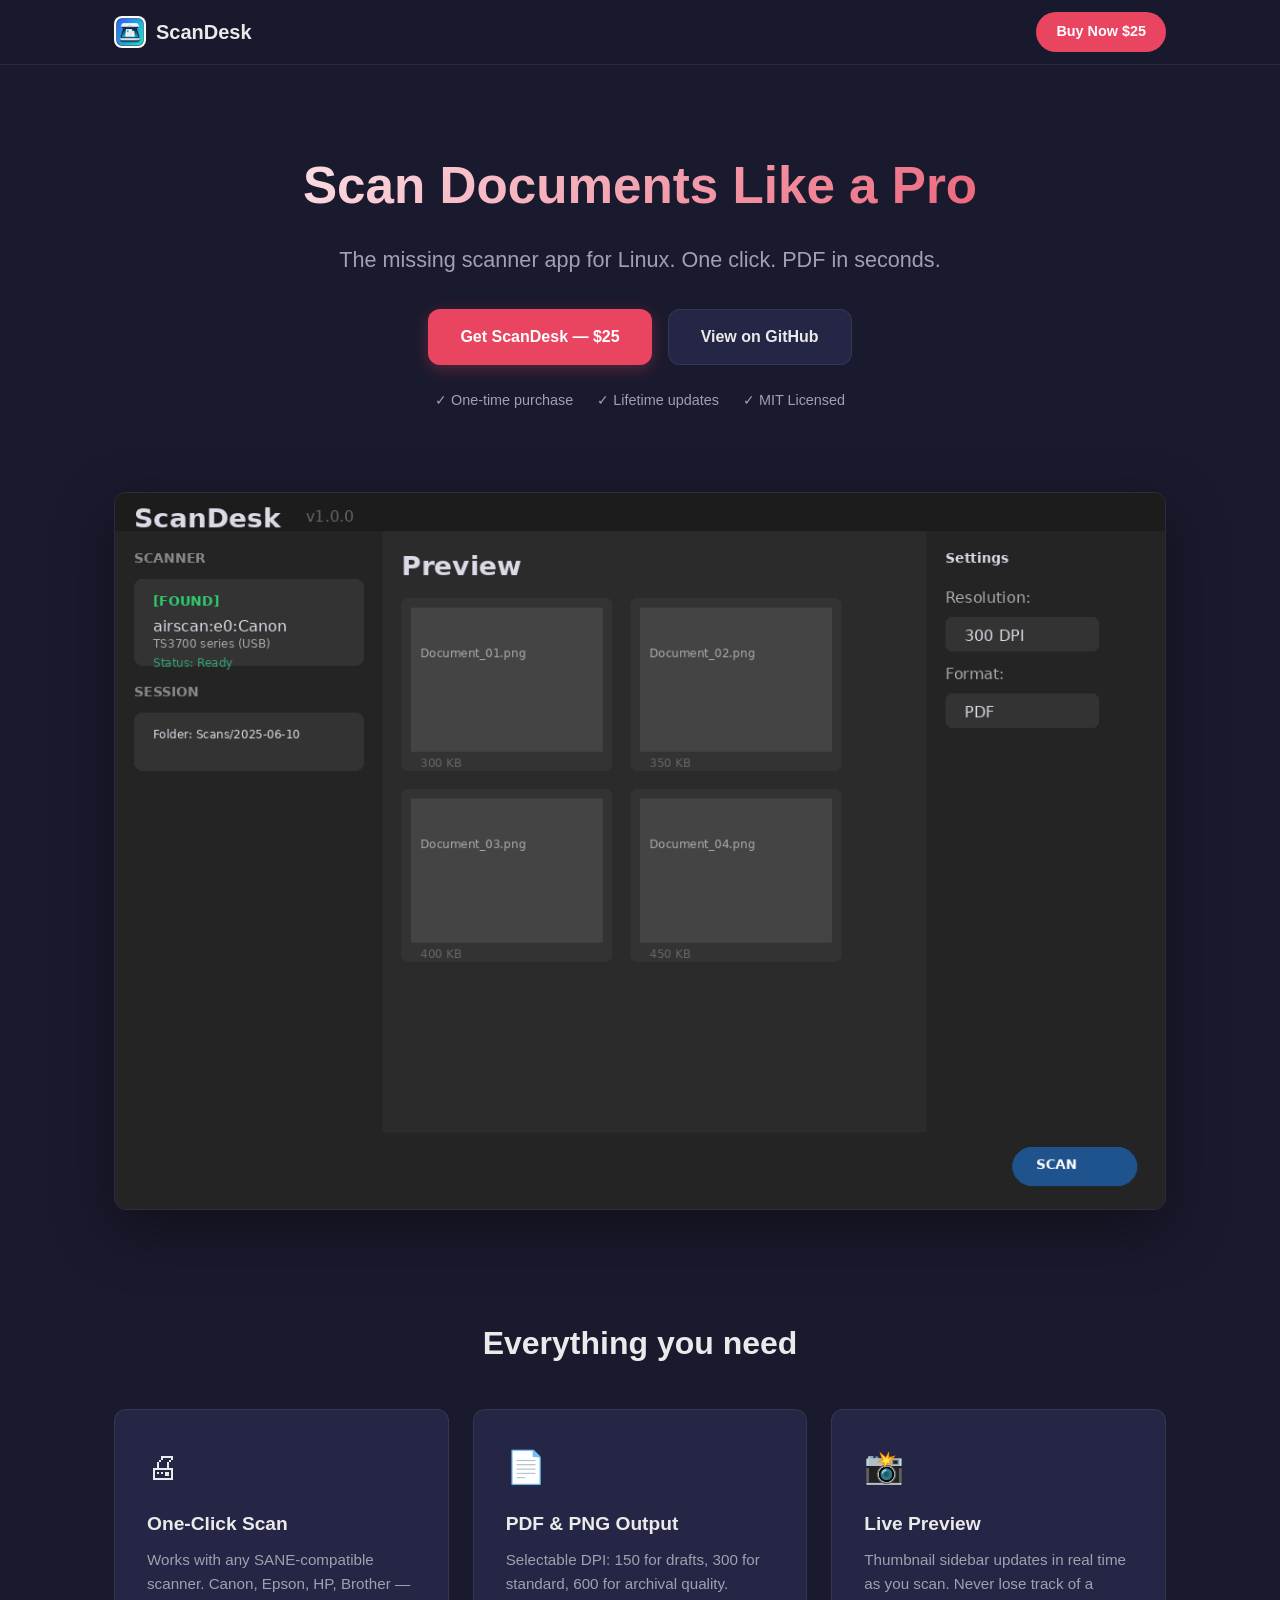
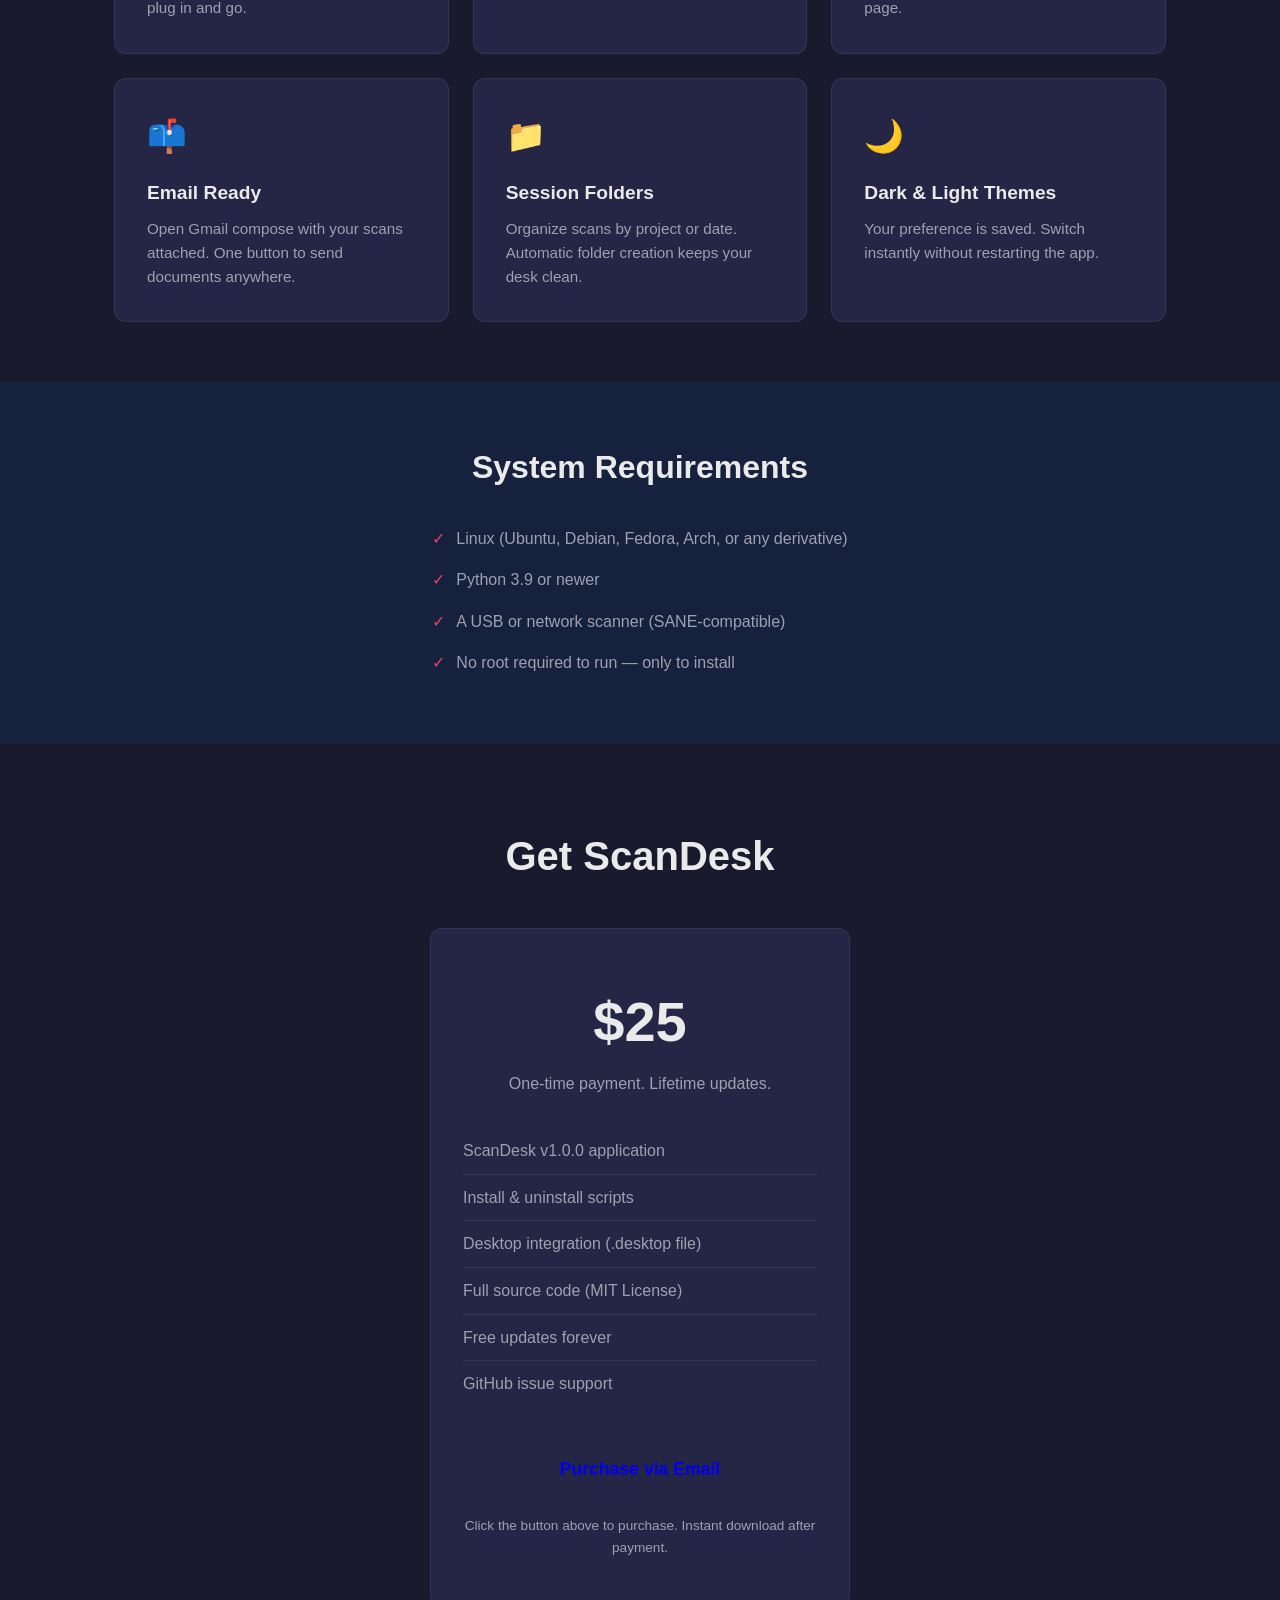
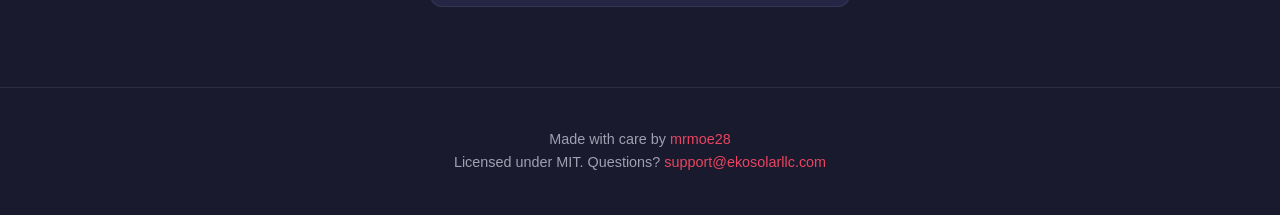
==== docs/index.html @ 1cae41c9 "Add landing page, marketing screenshots, and docs" ====
<!DOCTYPE html>
<html lang="en">
<head>
    <meta charset="UTF-8">
    <meta name="viewport" content="width=device-width, initial-scale=1.0">
    <title>ScanDesk — Linux Document Scanner</title>
    <link rel="stylesheet" href="style.css">
    <link rel="icon" type="image/png" href="../assets/scandesk.png">
</head>
<body>
    <nav class="navbar">
        <div class="container nav-inner">
            <div class="logo">
                <img src="../assets/scandesk.png" alt="ScanDesk" width="32" height="32">
                <span>ScanDesk</span>
            </div>
            <a href="#buy" class="nav-cta">Buy Now $25</a>
        </div>
    </nav>

    <header class="hero">
        <div class="container">
            <h1>Scan Documents Like a Pro</h1>
            <p class="subtitle">The missing scanner app for Linux. One click. PDF in seconds.</p>
            <div class="hero-buttons">
                <a href="#buy" class="btn btn-primary">Get ScanDesk — $25</a>
                <a href="https://github.com/mrmoe28/scandesk" class="btn btn-secondary" target="_blank">View on GitHub</a>
            </div>
            <div class="hero-meta">
                <span>&#10003; One-time purchase</span>
                <span>&#10003; Lifetime updates</span>
                <span>&#10003; MIT Licensed</span>
            </div>
        </div>
    </header>

    <section class="screenshots">
        <div class="container">
            <img src="../marketing/screenshot_main.png" alt="ScanDesk Main Interface" class="hero-shot">
        </div>
    </section>

    <section class="features">
        <div class="container">
            <h2>Everything you need</h2>
            <div class="feature-grid">
                <div class="feature-card">
                    <div class="feature-icon">&#128424;</div>
                    <h3>One-Click Scan</h3>
                    <p>Works with any SANE-compatible scanner. Canon, Epson, HP, Brother — plug in and go.</p>
                </div>
                <div class="feature-card">
                    <div class="feature-icon">&#128196;</div>
                    <h3>PDF & PNG Output</h3>
                    <p>Selectable DPI: 150 for drafts, 300 for standard, 600 for archival quality.</p>
                </div>
                <div class="feature-card">
                    <div class="feature-icon">&#128248;</div>
                    <h3>Live Preview</h3>
                    <p>Thumbnail sidebar updates in real time as you scan. Never lose track of a page.</p>
                </div>
                <div class="feature-card">
                    <div class="feature-icon">&#128235;</div>
                    <h3>Email Ready</h3>
                    <p>Open Gmail compose with your scans attached. One button to send documents anywhere.</p>
                </div>
                <div class="feature-card">
                    <div class="feature-icon">&#128193;</div>
                    <h3>Session Folders</h3>
                    <p>Organize scans by project or date. Automatic folder creation keeps your desk clean.</p>
                </div>
                <div class="feature-card">
                    <div class="feature-icon">&#127769;</div>
                    <h3>Dark & Light Themes</h3>
                    <p>Your preference is saved. Switch instantly without restarting the app.</p>
                </div>
            </div>
        </div>
    </section>

    <section class="requirements">
        <div class="container">
            <h2>System Requirements</h2>
            <ul>
                <li>Linux (Ubuntu, Debian, Fedora, Arch, or any derivative)</li>
                <li>Python 3.9 or newer</li>
                <li>A USB or network scanner (SANE-compatible)</li>
                <li>No root required to run — only to install</li>
            </ul>
        </div>
    </section>

    <section class="buy" id="buy">
        <div class="container">
            <h2>Get ScanDesk</h2>
            <div class="pricing-card">
                <div class="price">$25</div>
                <div class="price-note">One-time payment. Lifetime updates.</div>
                <ul class="includes">
                    <li>ScanDesk v1.0.0 application</li>
                    <li>Install & uninstall scripts</li>
                    <li>Desktop integration (.desktop file)</li>
                    <li>Full source code (MIT License)</li>
                    <li>Free updates forever</li>
                    <li>GitHub issue support</li>
                </ul>
                <!-- PAYMENT OPTIONS: Uncomment the one you want -->
                <!-- Option 1: Stripe Payment Link (create at stripe.com) -->
                <!-- <a href="https://buy.stripe.com/YOUR_LINK" class="btn btn-buy">Buy with Stripe</a> -->
                
                <!-- Option 2: Gumroad (create product, get embed link) -->
                <!-- <a href="https://mrmoe28.gumroad.com/l/scandesk" class="btn btn-buy">Buy on Gumroad</a> -->
                
                <!-- Option 3: PayPal (create PayPal.me link) -->
                <!-- <a href="https://paypal.me/YOURNAME/25" class="btn btn-buy">Pay with PayPal</a> -->
                
                <!-- Placeholder: Replace with your actual link -->
                <a href="mailto:support@ekosolarllc.com?subject=ScanDesk Purchase Inquiry" class="btn btn-buy">Purchase via Email</a>
                
                <p class="secure-note">Click the button above to purchase. Instant download after payment.</p>
            </div>
        </div>
    </section>

    <footer>
        <div class="container">
            <p>Made with care by <a href="https://github.com/mrmoe28">mrmoe28</a></p>
            <p>Licensed under MIT. Questions? <a href="mailto:support@ekosolarllc.com">support@ekosolarllc.com</a></p>
        </div>
    </footer>
</body>
</html>
---- docs/style.css ----
/* ScanDesk Landing Page */
:root {
    --bg: #1a1a2e;
    --bg-light: #16213e;
    --accent: #e94560;
    --accent-hover: #d63852;
    --text: #eaeaea;
    --text-dim: #a0a0b0;
    --card: #252545;
    --border: rgba(255,255,255,0.08);
    --radius: 12px;
}

* { margin: 0; padding: 0; box-sizing: border-box; }

body {
    font-family: -apple-system, BlinkMacSystemFont, 'Segoe UI', Roboto, sans-serif;
    background: var(--bg);
    color: var(--text);
    line-height: 1.6;
}

.container {
    max-width: 1100px;
    margin: 0 auto;
    padding: 0 24px;
}

/* Navbar */
.navbar {
    position: sticky;
    top: 0;
    background: rgba(26,26,46,0.95);
    backdrop-filter: blur(10px);
    border-bottom: 1px solid var(--border);
    z-index: 100;
}

.nav-inner {
    display: flex;
    justify-content: space-between;
    align-items: center;
    height: 64px;
}

.logo {
    display: flex;
    align-items: center;
    gap: 10px;
    font-size: 1.25rem;
    font-weight: 700;
}

.logo img {
    border-radius: 8px;
}

.nav-cta {
    background: var(--accent);
    color: white;
    padding: 8px 20px;
    border-radius: 20px;
    text-decoration: none;
    font-weight: 600;
    font-size: 0.9rem;
    transition: background 0.2s;
}

.nav-cta:hover { background: var(--accent-hover); }

/* Hero */
.hero {
    text-align: center;
    padding: 80px 0 40px;
}

.hero h1 {
    font-size: 3.2rem;
    font-weight: 800;
    margin-bottom: 16px;
    background: linear-gradient(135deg, #fff 0%, var(--accent) 100%);
    -webkit-background-clip: text;
    -webkit-text-fill-color: transparent;
    background-clip: text;
}

.subtitle {
    font-size: 1.35rem;
    color: var(--text-dim);
    margin-bottom: 32px;
}

.hero-buttons {
    display: flex;
    gap: 16px;
    justify-content: center;
    margin-bottom: 24px;
    flex-wrap: wrap;
}

.btn {
    display: inline-flex;
    align-items: center;
    padding: 14px 32px;
    border-radius: var(--radius);
    text-decoration: none;
    font-weight: 600;
    font-size: 1rem;
    transition: transform 0.2s, box-shadow 0.2s;
    border: none;
    cursor: pointer;
}

.btn:hover { transform: translateY(-2px); }

.btn-primary {
    background: var(--accent);
    color: white;
    box-shadow: 0 4px 15px rgba(233,69,96,0.3);
}

.btn-secondary {
    background: var(--card);
    color: var(--text);
    border: 1px solid var(--border);
}

.hero-meta {
    display: flex;
    gap: 24px;
    justify-content: center;
    color: var(--text-dim);
    font-size: 0.9rem;
}

/* Screenshots */
.screenshots {
    padding: 40px 0;
    text-align: center;
}

.hero-shot {
    max-width: 100%;
    border-radius: var(--radius);
    border: 1px solid var(--border);
    box-shadow: 0 20px 60px rgba(0,0,0,0.4);
}

/* Features */
.features {
    padding: 60px 0;
}

.features h2 {
    text-align: center;
    font-size: 2rem;
    margin-bottom: 40px;
}

.feature-grid {
    display: grid;
    grid-template-columns: repeat(auto-fit, minmax(300px, 1fr));
    gap: 24px;
}

.feature-card {
    background: var(--card);
    border: 1px solid var(--border);
    border-radius: var(--radius);
    padding: 32px;
    transition: transform 0.2s, border-color 0.2s;
}

.feature-card:hover {
    transform: translateY(-4px);
    border-color: var(--accent);
}

.feature-icon {
    font-size: 2rem;
    margin-bottom: 16px;
}

.feature-card h3 {
    font-size: 1.2rem;
    margin-bottom: 8px;
}

.feature-card p {
    color: var(--text-dim);
    font-size: 0.95rem;
}

/* Requirements */
.requirements {
    background: var(--bg-light);
    padding: 60px 0;
    text-align: center;
}

.requirements h2 {
    font-size: 2rem;
    margin-bottom: 24px;
}

.requirements ul {
    list-style: none;
    display: inline-block;
    text-align: left;
}

.requirements li {
    padding: 8px 0;
    color: var(--text-dim);
    position: relative;
    padding-left: 24px;
}

.requirements li::before {
    content: "\2713";
    position: absolute;
    left: 0;
    color: var(--accent);
}

/* Buy Section */
.buy {
    padding: 80px 0;
    text-align: center;
}

.buy h2 {
    font-size: 2.5rem;
    margin-bottom: 40px;
}

.pricing-card {
    max-width: 420px;
    margin: 0 auto;
    background: var(--card);
    border: 1px solid var(--border);
    border-radius: var(--radius);
    padding: 48px 32px;
}

.price {
    font-size: 3.5rem;
    font-weight: 800;
    margin-bottom: 4px;
}

.price-note {
    color: var(--text-dim);
    margin-bottom: 32px;
}

.includes {
    list-style: none;
    text-align: left;
    margin-bottom: 32px;
}

.includes li {
    padding: 10px 0;
    border-bottom: 1px solid var(--border);
    color: var(--text-dim);
}

.includes li:last-child { border-bottom: none; }

.btn-buy {
    width: 100%;
    justify-content: center;
    font-size: 1.1rem;
    padding: 16px;
    margin-bottom: 16px;
}

.secure-note {
    color: var(--text-dim);
    font-size: 0.85rem;
}

/* Footer */
footer {
    border-top: 1px solid var(--border);
    padding: 40px 0;
    text-align: center;
    color: var(--text-dim);
    font-size: 0.9rem;
}

footer a { color: var(--accent); text-decoration: none; }

@media (max-width: 640px) {
    .hero h1 { font-size: 2rem; }
    .subtitle { font-size: 1rem; }
    .feature-grid { grid-template-columns: 1fr; }
    .hero-buttons { flex-direction: column; }
    .hero-buttons .btn { width: 100%; justify-content: center; }
}
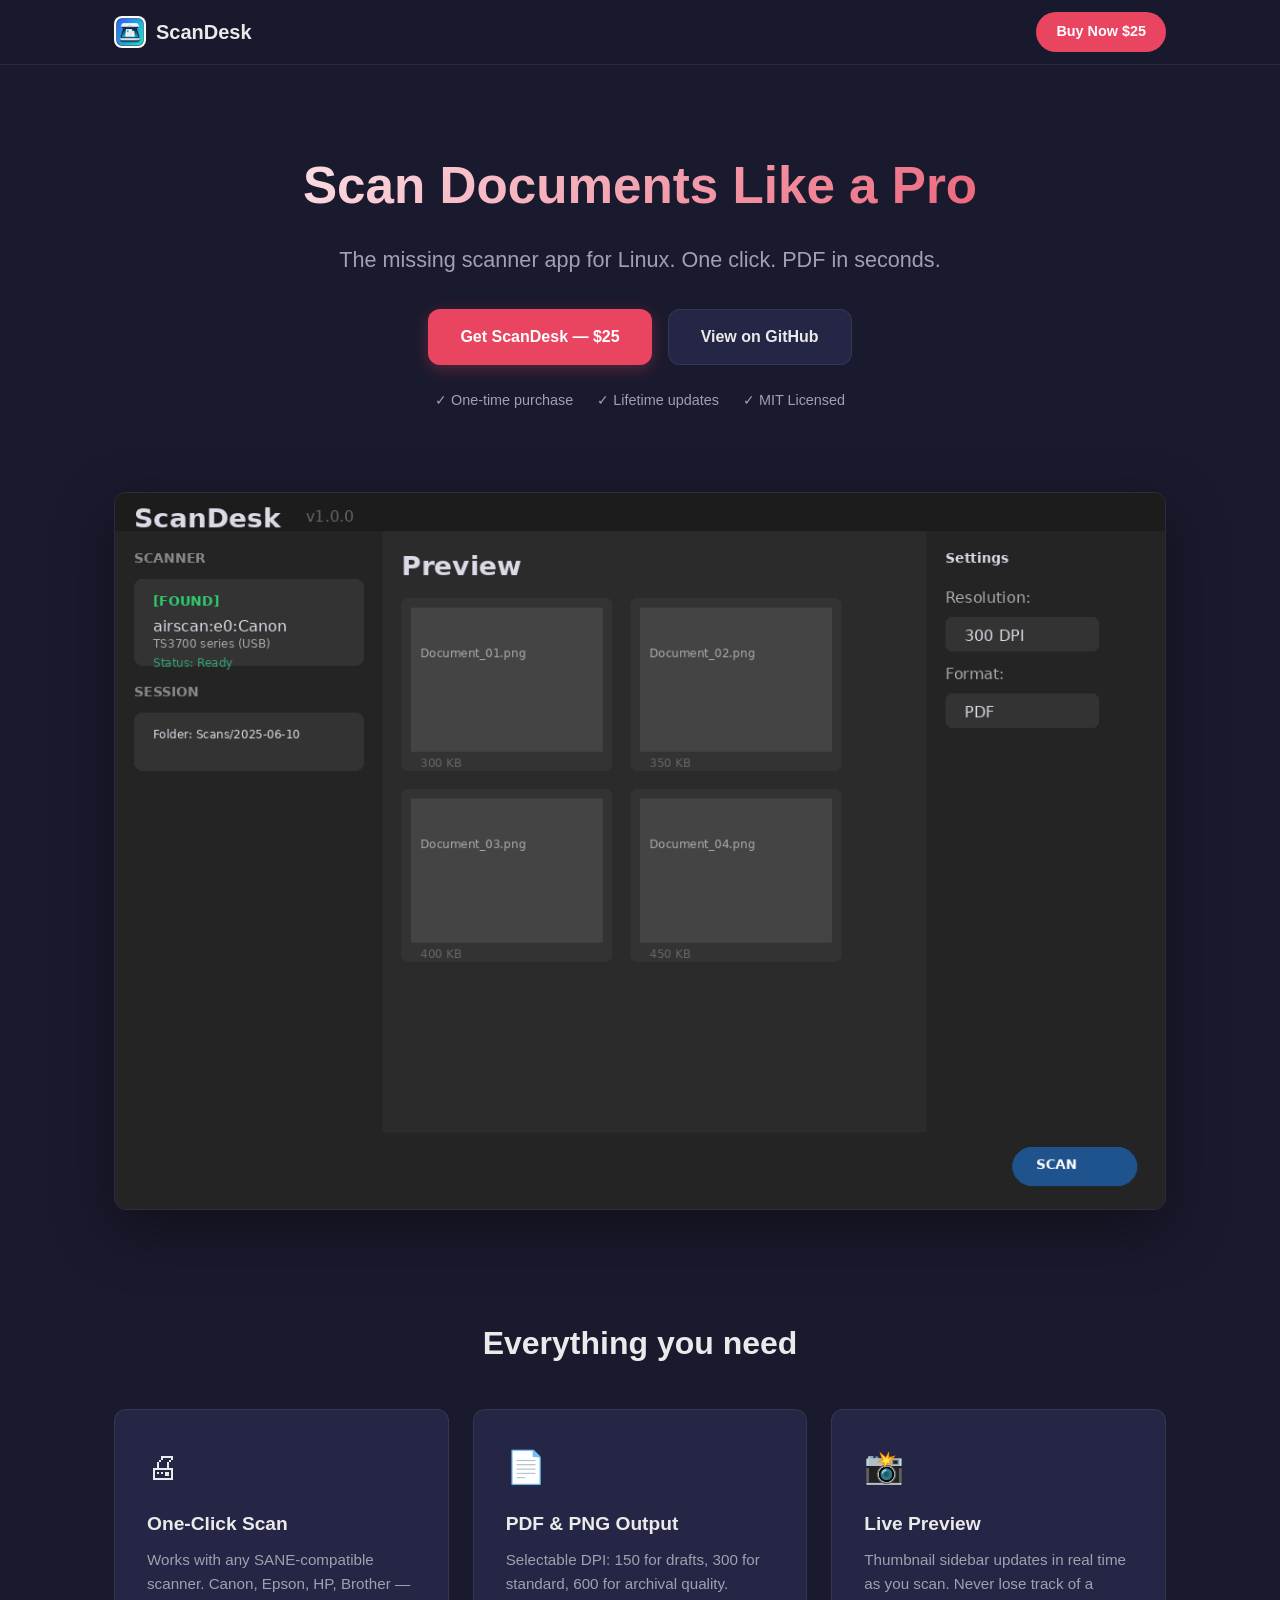
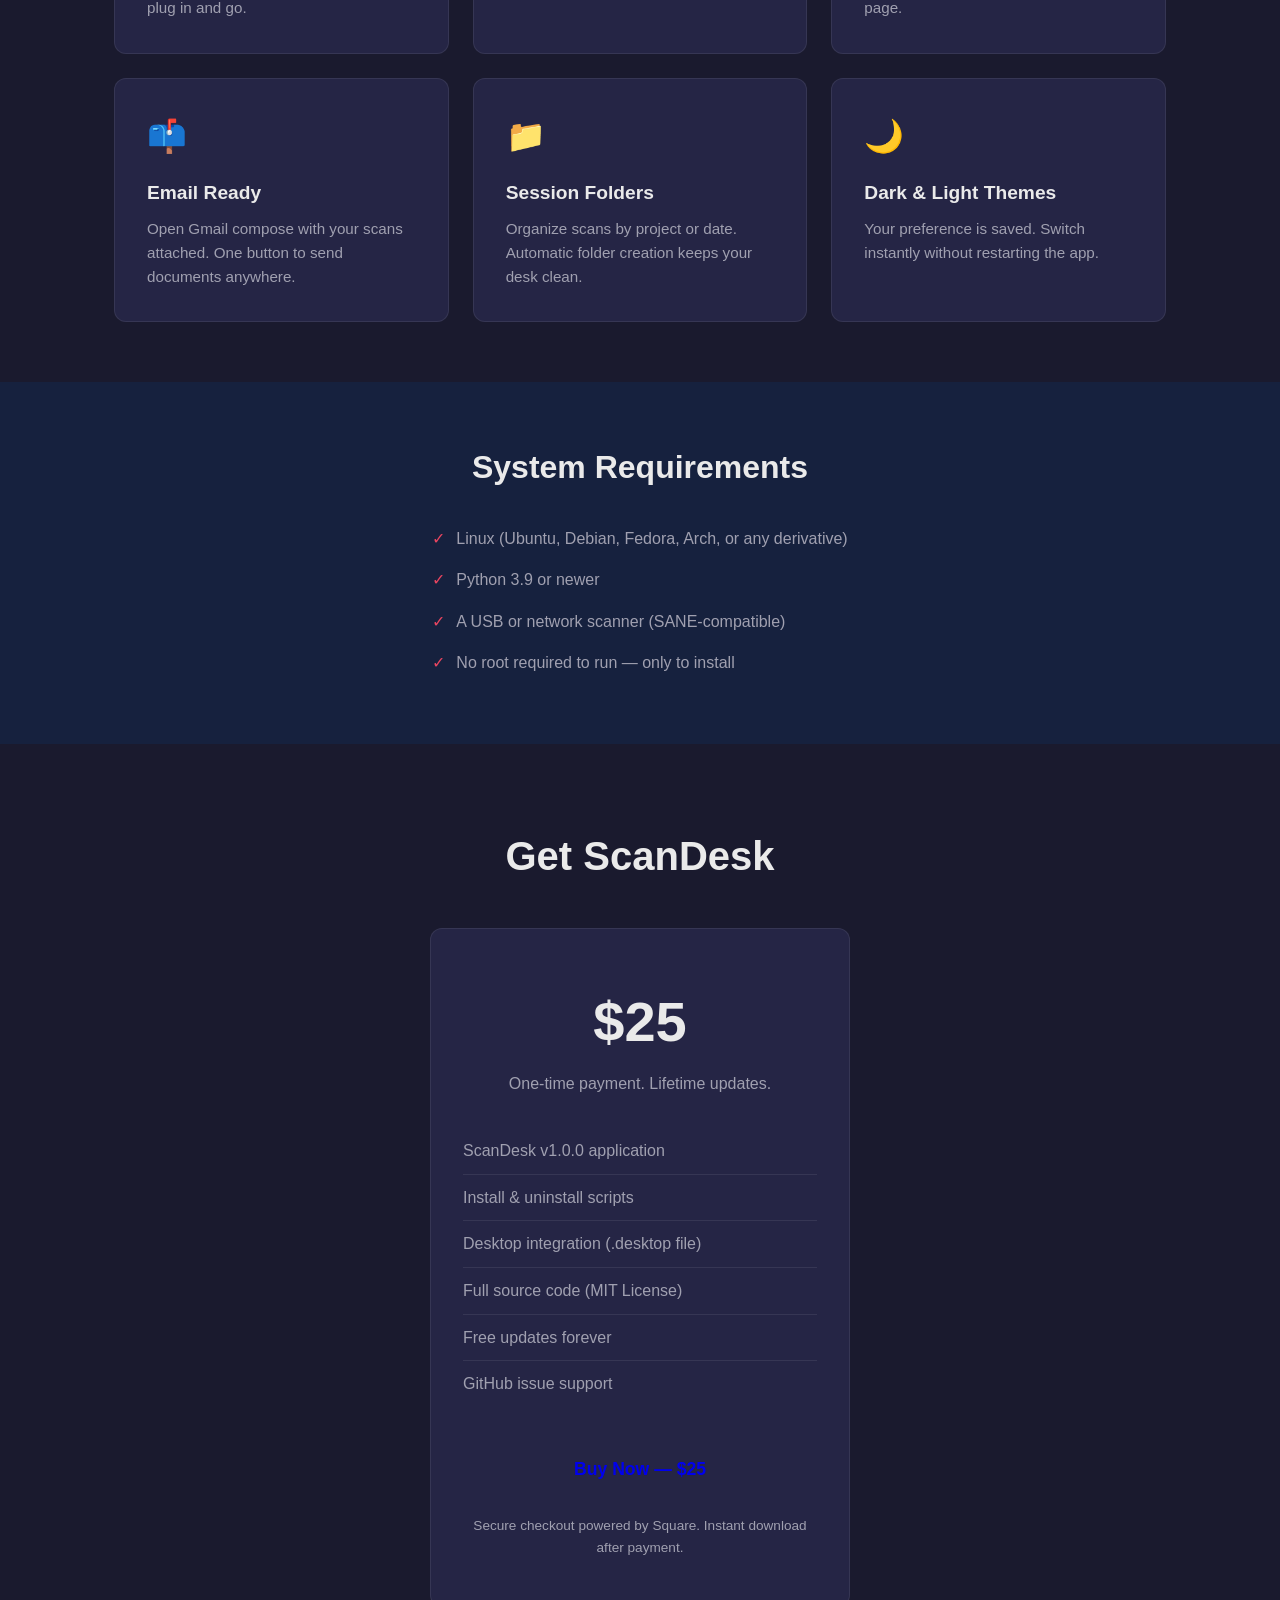
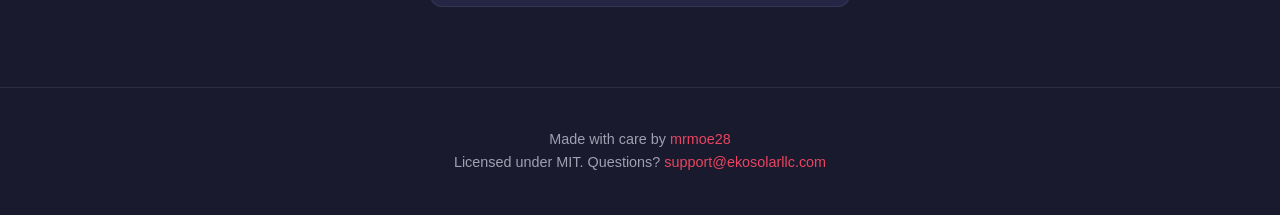
==== commit e76307d1: "Switch buy button to Square placeholder; update resume prompt with Square steps" ====
--- a/docs/index.html
+++ b/docs/index.html
@@ -104,20 +104,11 @@
                     <li>Free updates forever</li>
                     <li>GitHub issue support</li>
                 </ul>
-                <!-- PAYMENT OPTIONS: Uncomment the one you want -->
-                <!-- Option 1: Stripe Payment Link (create at stripe.com) -->
-                <!-- <a href="https://buy.stripe.com/YOUR_LINK" class="btn btn-buy">Buy with Stripe</a> -->
+                <!-- PAYMENT OPTIONS: Square Checkout Link Placeholder -->
+                <!-- Square Payment Link: Replace YOUR_SQUARE_LINK with your actual Square checkout URL -->
+                <a href="YOUR_SQUARE_LINK" class="btn btn-buy">Buy Now — $25</a>
                 
-                <!-- Option 2: Gumroad (create product, get embed link) -->
-                <!-- <a href="https://mrmoe28.gumroad.com/l/scandesk" class="btn btn-buy">Buy on Gumroad</a> -->
-                
-                <!-- Option 3: PayPal (create PayPal.me link) -->
-                <!-- <a href="https://paypal.me/YOURNAME/25" class="btn btn-buy">Pay with PayPal</a> -->
-                
-                <!-- Placeholder: Replace with your actual link -->
-                <a href="mailto:support@ekosolarllc.com?subject=ScanDesk Purchase Inquiry" class="btn btn-buy">Purchase via Email</a>
-                
-                <p class="secure-note">Click the button above to purchase. Instant download after payment.</p>
+                <p class="secure-note">Secure checkout powered by Square. Instant download after payment.</p>
             </div>
         </div>
     </section>
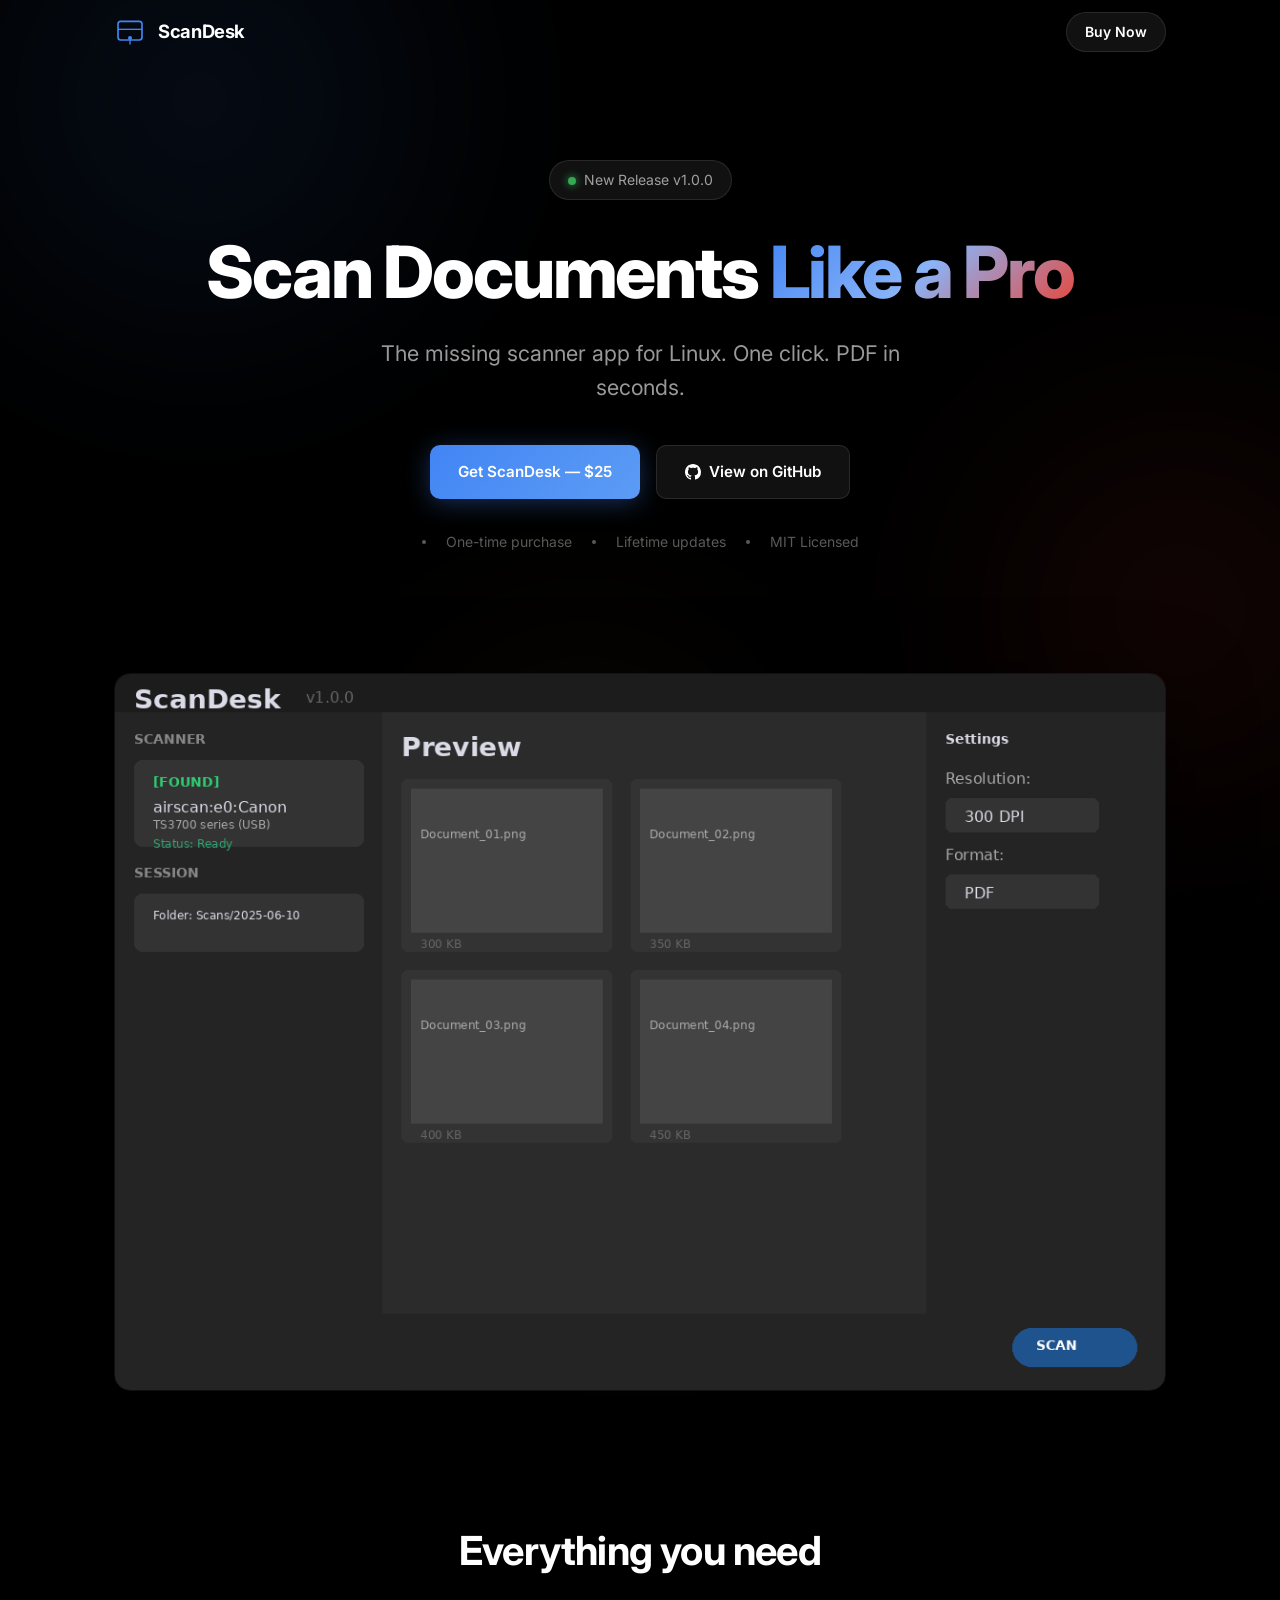
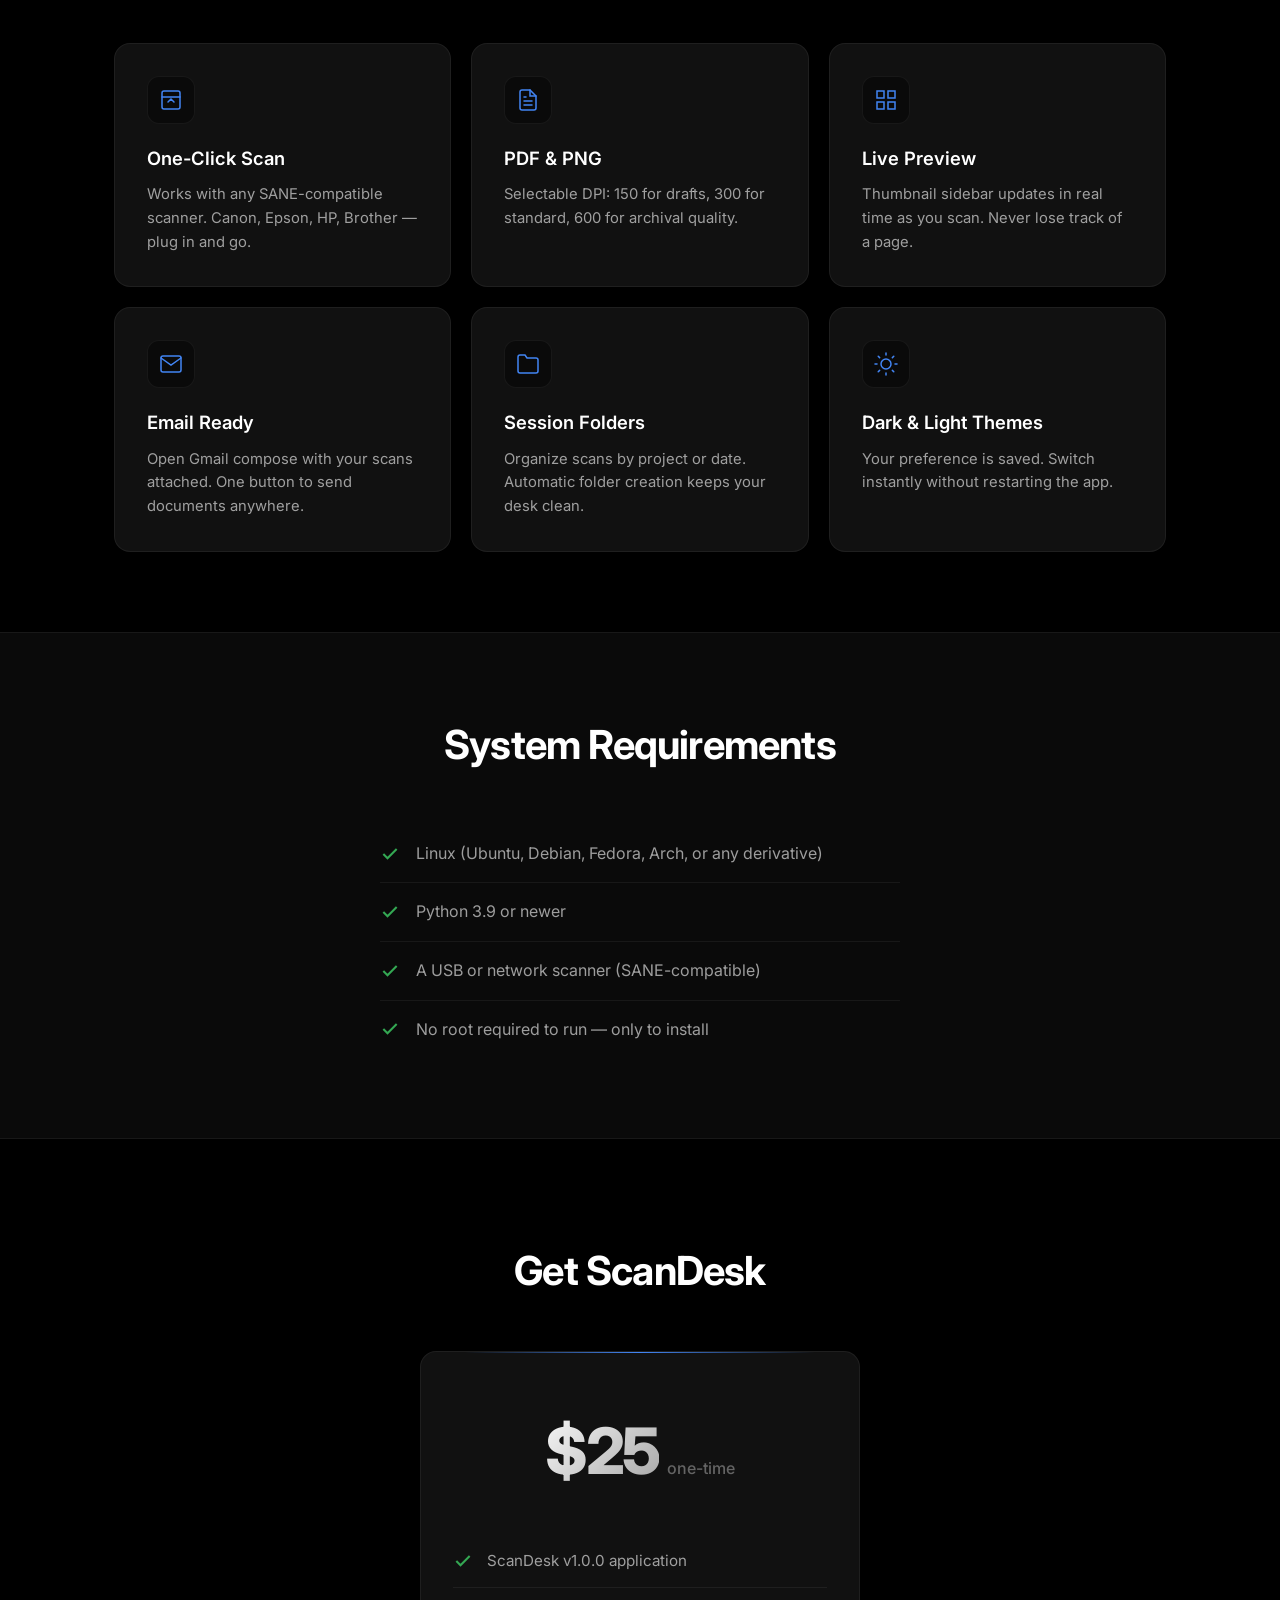
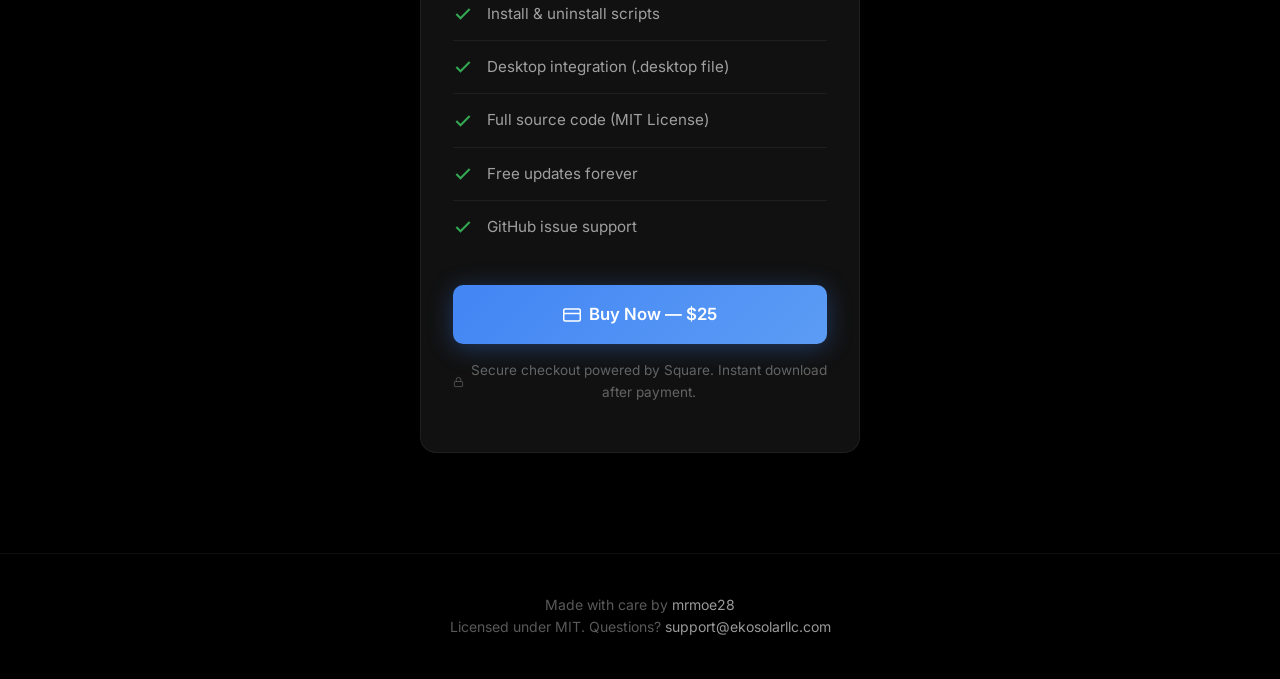
==== commit c68107b8: "Redesign landing page: Gemini-style dark theme, animated orbs, modern SVG icons, scroll animations, " ====
--- a/docs/index.html
+++ b/docs/index.html
@@ -6,72 +6,147 @@
     <title>ScanDesk — Linux Document Scanner</title>
     <link rel="stylesheet" href="style.css">
     <link rel="icon" type="image/png" href="../assets/scandesk.png">
+    <link rel="preconnect" href="https://fonts.googleapis.com">
+    <link rel="preconnect" href="https://fonts.gstatic.com" crossorigin>
+    <link href="https://fonts.googleapis.com/css2?family=Inter:wght@300;400;500;600;700;800&display=swap" rel="stylesheet">
 </head>
 <body>
+    <div class="gradient-bg">
+        <div class="orb orb-1"></div>
+        <div class="orb orb-2"></div>
+        <div class="orb orb-3"></div>
+    </div>
+
     <nav class="navbar">
         <div class="container nav-inner">
             <div class="logo">
-                <img src="../assets/scandesk.png" alt="ScanDesk" width="32" height="32">
+                <svg viewBox="0 0 48 48" width="32" height="32" class="logo-mark">
+                    <rect x="6" y="8" width="36" height="28" rx="4" fill="none" stroke="currentColor" stroke-width="2.5"></rect>
+                    <line x1="6" y1="20" x2="42" y2="20" stroke="currentColor" stroke-width="2"></line>
+                    <circle cx="24" cy="33" r="3" fill="currentColor"></circle>
+                    <line x1="24" y1="36" x2="24" y2="42" stroke="currentColor" stroke-width="2" stroke-linecap="round"></line>
+                </svg>
                 <span>ScanDesk</span>
             </div>
-            <a href="#buy" class="nav-cta">Buy Now $25</a>
+            <a href="#buy" class="nav-cta">Buy Now</a>
         </div>
     </nav>
 
     <header class="hero">
         <div class="container">
-            <h1>Scan Documents Like a Pro</h1>
-            <p class="subtitle">The missing scanner app for Linux. One click. PDF in seconds.</p>
-            <div class="hero-buttons">
+            <div class="hero-badge fade-up" data-delay="0">
+                <span>New Release v1.0.0</span>
+            </div>
+            <h1 class="fade-up" data-delay="100">
+                Scan Documents
+                <span class="highlight">Like a Pro</span>
+            </h1>
+            <p class="subtitle fade-up" data-delay="200">
+                The missing scanner app for Linux. One click. PDF in seconds.
+            </p>
+            <div class="hero-buttons fade-up" data-delay="300">
                 <a href="#buy" class="btn btn-primary">Get ScanDesk — $25</a>
-                <a href="https://github.com/mrmoe28/scandesk" class="btn btn-secondary" target="_blank">View on GitHub</a>
-            </div>
-            <div class="hero-meta">
-                <span>&#10003; One-time purchase</span>
-                <span>&#10003; Lifetime updates</span>
-                <span>&#10003; MIT Licensed</span>
+                <a href="https://github.com/mrmoe28/scandesk" class="btn btn-secondary" target="_blank">
+                    <svg viewBox="0 0 24 24" width="16" height="16" fill="currentColor">
+                        <path d="M12 0C5.37 0 0 5.37 0 12c0 5.31 3.435 9.795 8.205 11.385.6.105.825-.255.825-.57 0-.285-.015-1.23-.015-2.235-3.015.555-3.795-.735-4.035-1.41-.135-.345-.72-1.41-1.23-1.695-.42-.225-1.02-.78-.015-.795.945-.015 1.62.87 1.845 1.23 1.08 1.815 2.805 1.305 3.495.99.105-.78.42-1.305.765-1.605-2.67-.3-5.46-1.335-5.46-5.925 0-1.305.465-2.37 1.23-3.205-.12-.3-.54-1.53.12-3.18 0 0 1.005-.315 3.3 1.23.96-.27 1.98-.405 3-.405s2.04.135 3 .405c2.295-1.56 3.3-1.23 3.3-1.23.66 1.65.24 2.88.12 3.18.765.835 1.23 1.905 1.23 3.205 0 4.605-2.805 5.625-5.475 5.925.435.375.81 1.095.81 2.22 0 1.605-.015 2.895-.015 3.3 0 .315.225.69.825.57A12.02 12.02 0 0024 12c0-6.63-5.37-12-12-12z"></path>
+                    </svg>
+                    View on GitHub
+                </a>
+            </div>
+            <div class="hero-meta fade-up" data-delay="400">
+                <span class="meta-dot"></span>
+                <span>One-time purchase</span>
+                <span class="meta-dot"></span>
+                <span>Lifetime updates</span>
+                <span class="meta-dot"></span>
+                <span>MIT Licensed</span>
             </div>
         </div>
     </header>
 
     <section class="screenshots">
         <div class="container">
-            <img src="../marketing/screenshot_main.png" alt="ScanDesk Main Interface" class="hero-shot">
+            <div class="screenshot-wrapper fade-up">
+                <div class="screenshot-glow"></div>
+                <img src="../marketing/screenshot_main.png" alt="ScanDesk Main Interface" class="hero-shot">
+            </div>
         </div>
     </section>
 
     <section class="features">
         <div class="container">
-            <h2>Everything you need</h2>
+            <h2 class="fade-up">Everything you need</h2>
             <div class="feature-grid">
-                <div class="feature-card">
-                    <div class="feature-icon">&#128424;</div>
+                <div class="feature-card fade-up" data-delay="0">
+                    <div class="feature-icon">
+                        <svg viewBox="0 0 24 24" fill="none" stroke="currentColor" stroke-width="1.5" stroke-linecap="round">
+                            <rect x="3" y="3" width="18" height="18" rx="2"></rect>
+                            <line x1="3" y1="9" x2="21" y2="9"></line>
+                            <polyline points="9 14 12 11 15 14"></polyline>
+                        </svg>
+                    </div>
                     <h3>One-Click Scan</h3>
                     <p>Works with any SANE-compatible scanner. Canon, Epson, HP, Brother — plug in and go.</p>
                 </div>
-                <div class="feature-card">
-                    <div class="feature-icon">&#128196;</div>
-                    <h3>PDF & PNG Output</h3>
+                <div class="feature-card fade-up" data-delay="100">
+                    <div class="feature-icon">
+                        <svg viewBox="0 0 24 24" fill="none" stroke="currentColor" stroke-width="1.5" stroke-linecap="round">
+                            <path d="M14 2H6a2 2 0 00-2 2v16a2 2 0 002 2h12a2 2 0 002-2V8z"></path>
+                            <polyline points="14 2 14 8 20 8"></polyline>
+                            <line x1="16" y1="13" x2="8" y2="13"></line>
+                            <line x1="16" y1="17" x2="8" y2="17"></line>
+                            <polyline points="10 9 9 9 8 9"></polyline>
+                        </svg>
+                    </div>
+                    <h3>PDF &amp; PNG</h3>
                     <p>Selectable DPI: 150 for drafts, 300 for standard, 600 for archival quality.</p>
                 </div>
-                <div class="feature-card">
-                    <div class="feature-icon">&#128248;</div>
+                <div class="feature-card fade-up" data-delay="200">
+                    <div class="feature-icon">
+                        <svg viewBox="0 0 24 24" fill="none" stroke="currentColor" stroke-width="1.5" stroke-linecap="round">
+                            <rect x="3" y="3" width="7" height="7"></rect>
+                            <rect x="14" y="3" width="7" height="7"></rect>
+                            <rect x="14" y="14" width="7" height="7"></rect>
+                            <rect x="3" y="14" width="7" height="7"></rect>
+                        </svg>
+                    </div>
                     <h3>Live Preview</h3>
                     <p>Thumbnail sidebar updates in real time as you scan. Never lose track of a page.</p>
                 </div>
-                <div class="feature-card">
-                    <div class="feature-icon">&#128235;</div>
+                <div class="feature-card fade-up" data-delay="0">
+                    <div class="feature-icon">
+                        <svg viewBox="0 0 24 24" fill="none" stroke="currentColor" stroke-width="1.5" stroke-linecap="round">
+                            <path d="M4 4h16c1.1 0 2 .9 2 2v12c0 1.1-.9 2-2 2H4c-1.1 0-2-.9-2-2V6c0-1.1.9-2 2-2z"></path>
+                            <polyline points="22 6 12 13 2 6"></polyline>
+                        </svg>
+                    </div>
                     <h3>Email Ready</h3>
                     <p>Open Gmail compose with your scans attached. One button to send documents anywhere.</p>
                 </div>
-                <div class="feature-card">
-                    <div class="feature-icon">&#128193;</div>
+                <div class="feature-card fade-up" data-delay="100">
+                    <div class="feature-icon">
+                        <svg viewBox="0 0 24 24" fill="none" stroke="currentColor" stroke-width="1.5" stroke-linecap="round">
+                            <path d="M22 19a2 2 0 01-2 2H4a2 2 0 01-2-2V5a2 2 0 012-2h5l2 3h9a2 2 0 012 2z"></path>
+                        </svg>
+                    </div>
                     <h3>Session Folders</h3>
                     <p>Organize scans by project or date. Automatic folder creation keeps your desk clean.</p>
                 </div>
-                <div class="feature-card">
-                    <div class="feature-icon">&#127769;</div>
-                    <h3>Dark & Light Themes</h3>
+                <div class="feature-card fade-up" data-delay="200">
+                    <div class="feature-icon">
+                        <svg viewBox="0 0 24 24" fill="none" stroke="currentColor" stroke-width="1.5" stroke-linecap="round">
+                            <circle cx="12" cy="12" r="5"></circle>
+                            <line x1="12" y1="1" x2="12" y2="3"></line>
+                            <line x1="12" y1="21" x2="12" y2="23"></line>
+                            <line x1="4.22" y1="4.22" x2="5.64" y2="5.64"></line>
+                            <line x1="18.36" y1="18.36" x2="19.78" y2="19.78"></line>
+                            <line x1="1" y1="12" x2="3" y2="12"></line>
+                            <line x1="21" y1="12" x2="23" y2="12"></line>
+                            <line x1="4.22" y1="19.78" x2="5.64" y2="18.36"></line>
+                            <line x1="18.36" y1="5.64" x2="19.78" y2="4.22"></line>
+                        </svg>
+                    </div>
+                    <h3>Dark &amp; Light Themes</h3>
                     <p>Your preference is saved. Switch instantly without restarting the app.</p>
                 </div>
             </div>
@@ -80,35 +155,96 @@
 
     <section class="requirements">
         <div class="container">
-            <h2>System Requirements</h2>
-            <ul>
-                <li>Linux (Ubuntu, Debian, Fedora, Arch, or any derivative)</li>
-                <li>Python 3.9 or newer</li>
-                <li>A USB or network scanner (SANE-compatible)</li>
-                <li>No root required to run — only to install</li>
+            <h2 class="fade-up">System Requirements</h2>
+            <ul class="fade-up">
+                <li>
+                    <svg viewBox="0 0 24 24" fill="none" stroke="currentColor" stroke-width="2">
+                        <polyline points="20 6 9 17 4 12"></polyline>
+                    </svg>
+                    Linux (Ubuntu, Debian, Fedora, Arch, or any derivative)
+                </li>
+                <li>
+                    <svg viewBox="0 0 24 24" fill="none" stroke="currentColor" stroke-width="2">
+                        <polyline points="20 6 9 17 4 12"></polyline>
+                    </svg>
+                    Python 3.9 or newer
+                </li>
+                <li>
+                    <svg viewBox="0 0 24 24" fill="none" stroke="currentColor" stroke-width="2">
+                        <polyline points="20 6 9 17 4 12"></polyline>
+                    </svg>
+                    A USB or network scanner (SANE-compatible)
+                </li>
+                <li>
+                    <svg viewBox="0 0 24 24" fill="none" stroke="currentColor" stroke-width="2">
+                        <polyline points="20 6 9 17 4 12"></polyline>
+                    </svg>
+                    No root required to run — only to install
+                </li>
             </ul>
         </div>
     </section>
 
     <section class="buy" id="buy">
         <div class="container">
-            <h2>Get ScanDesk</h2>
-            <div class="pricing-card">
-                <div class="price">$25</div>
-                <div class="price-note">One-time payment. Lifetime updates.</div>
+            <h2 class="fade-up">Get ScanDesk</h2>
+            <div class="pricing-card fade-up">
+                <div class="price-tag">
+                    <span class="price">$25</span>
+                    <span class="period">one-time</span>
+                </div>
                 <ul class="includes">
-                    <li>ScanDesk v1.0.0 application</li>
-                    <li>Install & uninstall scripts</li>
-                    <li>Desktop integration (.desktop file)</li>
-                    <li>Full source code (MIT License)</li>
-                    <li>Free updates forever</li>
-                    <li>GitHub issue support</li>
+                    <li>
+                        <svg viewBox="0 0 24 24" fill="none" stroke="currentColor" stroke-width="2">
+                            <polyline points="20 6 9 17 4 12"></polyline>
+                        </svg>
+                        ScanDesk v1.0.0 application
+                    </li>
+                    <li>
+                        <svg viewBox="0 0 24 24" fill="none" stroke="currentColor" stroke-width="2">
+                            <polyline points="20 6 9 17 4 12"></polyline>
+                        </svg>
+                        Install &amp; uninstall scripts
+                    </li>
+                    <li>
+                        <svg viewBox="0 0 24 24" fill="none" stroke="currentColor" stroke-width="2">
+                            <polyline points="20 6 9 17 4 12"></polyline>
+                        </svg>
+                        Desktop integration (.desktop file)
+                    </li>
+                    <li>
+                        <svg viewBox="0 0 24 24" fill="none" stroke="currentColor" stroke-width="2">
+                            <polyline points="20 6 9 17 4 12"></polyline>
+                        </svg>
+                        Full source code (MIT License)
+                    </li>
+                    <li>
+                        <svg viewBox="0 0 24 24" fill="none" stroke="currentColor" stroke-width="2">
+                            <polyline points="20 6 9 17 4 12"></polyline>
+                        </svg>
+                        Free updates forever
+                    </li>
+                    <li>
+                        <svg viewBox="0 0 24 24" fill="none" stroke="currentColor" stroke-width="2">
+                            <polyline points="20 6 9 17 4 12"></polyline>
+                        </svg>
+                        GitHub issue support
+                    </li>
                 </ul>
-                <!-- PAYMENT OPTIONS: Square Checkout Link Placeholder -->
-                <!-- Square Payment Link: Replace YOUR_SQUARE_LINK with your actual Square checkout URL -->
-                <a href="YOUR_SQUARE_LINK" class="btn btn-buy">Buy Now — $25</a>
-                
-                <p class="secure-note">Secure checkout powered by Square. Instant download after payment.</p>
+                <a href="https://square.link/u/UHhHKwVw" class="btn btn-buy">
+                    <svg viewBox="0 0 24 24" fill="none" stroke="currentColor" stroke-width="2" width="18" height="18">
+                        <rect x="1" y="4" width="22" height="16" rx="2"></rect>
+                        <line x1="1" y1="10" x2="23" y2="10"></line>
+                    </svg>
+                    Buy Now — $25
+                </a>
+                <p class="secure-note">
+                    <svg viewBox="0 0 24 24" fill="none" stroke="currentColor" stroke-width="1.5" width="14" height="14">
+                        <rect x="3" y="11" width="18" height="11" rx="2" ry="2"></rect>
+                        <path d="M7 11V7a5 5 0 0110 0v4"></path>
+                    </svg>
+                    Secure checkout powered by Square. Instant download after payment.
+                </p>
             </div>
         </div>
     </section>
@@ -119,5 +255,30 @@
             <p>Licensed under MIT. Questions? <a href="mailto:support@ekosolarllc.com">support@ekosolarllc.com</a></p>
         </div>
     </footer>
+
+    <script>
+    // Fade-up animation on scroll
+    const observerOptions = { threshold: 0.1, rootMargin: '0px 0px -50px 0px' };
+    const observer = new IntersectionObserver((entries) => {
+        entries.forEach(entry => {
+            if (entry.isIntersecting) {
+                const delay = entry.target.dataset.delay || 0;
+                setTimeout(() => entry.target.classList.add('visible'), delay);
+            }
+        });
+    }, observerOptions);
+
+    document.querySelectorAll('.fade-up').forEach(el => observer.observe(el));
+    
+    // Smooth nav background on scroll
+    const nav = document.querySelector('.navbar');
+    window.addEventListener('scroll', () => {
+        if (window.scrollY > 20) {
+            nav.classList.add('scrolled');
+        } else {
+            nav.classList.remove('scrolled');
+        }
+    });
+    </script>
 </body>
 </html>
--- a/docs/style.css
+++ b/docs/style.css
@@ -1,39 +1,109 @@
-/* ScanDesk Landing Page */
+/* ScanDesk Landing Page — Gemini-inspired dark theme */
+
 :root {
-    --bg: #1a1a2e;
-    --bg-light: #16213e;
-    --accent: #e94560;
-    --accent-hover: #d63852;
-    --text: #eaeaea;
-    --text-dim: #a0a0b0;
-    --card: #252545;
-    --border: rgba(255,255,255,0.08);
-    --radius: 12px;
+    --bg: #000000;
+    --bg-elevated: #0a0a0a;
+    --surface: #111111;
+    --surface-hover: #1a1a1a;
+    --border: rgba(255,255,255,0.06);
+    --border-strong: rgba(255,255,255,0.1);
+    --text: #ffffff;
+    --text-dim: rgba(255,255,255,0.6);
+    --text-faint: rgba(255,255,255,0.35);
+    --accent: #4285f4;
+    --accent-glow: rgba(66,133,244,0.3);
+    --accent-warm: #ea4335;
+    --success: #34a853;
+    --radius: 16px;
+    --radius-sm: 10px;
+    --transition: cubic-bezier(0.4, 0, 0.2, 1);
 }
 
 * { margin: 0; padding: 0; box-sizing: border-box; }
 
+html { scroll-behavior: smooth; }
+
 body {
-    font-family: -apple-system, BlinkMacSystemFont, 'Segoe UI', Roboto, sans-serif;
+    font-family: 'Inter', -apple-system, BlinkMacSystemFont, sans-serif;
     background: var(--bg);
     color: var(--text);
     line-height: 1.6;
+    overflow-x: hidden;
+    -webkit-font-smoothing: antialiased;
+    -moz-osx-font-smoothing: grayscale;
+}
+
+/* Animated gradient orbs background */
+.gradient-bg {
+    position: fixed;
+    top: 0; left: 0; right: 0; bottom: 0;
+    z-index: 0;
+    overflow: hidden;
+    pointer-events: none;
+}
+
+.orb {
+    position: absolute;
+    border-radius: 50%;
+    filter: blur(120px);
+    opacity: 0.15;
+    animation: orbFloat 20s ease-in-out infinite;
+}
+
+.orb-1 {
+    width: 600px; height: 600px;
+    background: radial-gradient(circle, #4285f4, transparent 70%);
+    top: -200px; left: -100px;
+    animation-duration: 25s;
+    animation-delay: 0s;
+}
+
+.orb-2 {
+    width: 500px; height: 500px;
+    background: radial-gradient(circle, #ea4335, transparent 70%);
+    top: 40%; right: -150px;
+    animation-duration: 30s;
+    animation-delay: -5s;
+}
+
+.orb-3 {
+    width: 400px; height: 400px;
+    background: radial-gradient(circle, #fbbc04, transparent 70%);
+    bottom: -100px; left: 30%;
+    animation-duration: 22s;
+    animation-delay: -10s;
+    opacity: 0.1;
+}
+
+@keyframes orbFloat {
+    0%, 100% { transform: translate(0, 0) scale(1); }
+    25% { transform: translate(30px, -30px) scale(1.05); }
+    50% { transform: translate(-20px, 20px) scale(0.95); }
+    75% { transform: translate(20px, 10px) scale(1.02); }
 }
 
 .container {
     max-width: 1100px;
     margin: 0 auto;
     padding: 0 24px;
+    position: relative;
+    z-index: 1;
 }
 
 /* Navbar */
 .navbar {
-    position: sticky;
-    top: 0;
-    background: rgba(26,26,46,0.95);
-    backdrop-filter: blur(10px);
-    border-bottom: 1px solid var(--border);
+    position: fixed;
+    top: 0; left: 0; right: 0;
     z-index: 100;
+    border-bottom: 1px solid transparent;
+    transition: background 0.4s var(--transition), border-color 0.4s, backdrop-filter 0.4s;
+}
+
+.navbar.scrolled {
+    background: rgba(0,0,0,0.8);
+    backdrop-filter: blur(20px) saturate(1.8);
+    -webkit-backdrop-filter: blur(20px) saturate(1.8);
+    border-bottom-color: var(--border);
 }
 
 .nav-inner {
@@ -46,91 +116,167 @@
 .logo {
     display: flex;
     align-items: center;
-    gap: 10px;
-    font-size: 1.25rem;
+    gap: 12px;
+    font-size: 1.15rem;
     font-weight: 700;
-}
-
-.logo img {
-    border-radius: 8px;
+    letter-spacing: -0.02em;
+}
+
+.logo-mark {
+    color: var(--accent);
 }
 
 .nav-cta {
-    background: var(--accent);
-    color: white;
-    padding: 8px 20px;
+    background: var(--surface);
+    color: var(--text);
+    padding: 8px 18px;
     border-radius: 20px;
     text-decoration: none;
     font-weight: 600;
-    font-size: 0.9rem;
-    transition: background 0.2s;
-}
-
-.nav-cta:hover { background: var(--accent-hover); }
+    font-size: 0.875rem;
+    border: 1px solid var(--border-strong);
+    transition: all 0.2s var(--transition);
+}
+
+.nav-cta:hover {
+    background: var(--surface-hover);
+    border-color: var(--accent);
+    color: var(--accent);
+}
 
 /* Hero */
 .hero {
     text-align: center;
-    padding: 80px 0 40px;
+    padding: 160px 0 80px;
+    position: relative;
+}
+
+.hero-badge {
+    display: inline-flex;
+    align-items: center;
+    gap: 8px;
+    background: var(--surface);
+    border: 1px solid var(--border-strong);
+    padding: 8px 18px;
+    border-radius: 100px;
+    margin-bottom: 32px;
+    font-size: 0.875rem;
+    color: var(--text-dim);
+}
+
+.hero-badge span::before {
+    content: '';
+    display: inline-block;
+    width: 8px; height: 8px;
+    border-radius: 50%;
+    background: var(--success);
+    margin-right: 8px;
+    box-shadow: 0 0 8px var(--success);
 }
 
 .hero h1 {
-    font-size: 3.2rem;
+    font-size: clamp(2.5rem, 6vw, 4.5rem);
     font-weight: 800;
-    margin-bottom: 16px;
-    background: linear-gradient(135deg, #fff 0%, var(--accent) 100%);
+    line-height: 1.1;
+    letter-spacing: -0.03em;
+    margin-bottom: 24px;
+}
+
+.hero h1 .highlight {
+    background: linear-gradient(135deg, var(--accent) 0%, #8ab4f8 50%, var(--accent-warm) 100%);
     -webkit-background-clip: text;
     -webkit-text-fill-color: transparent;
     background-clip: text;
+    position: relative;
 }
 
 .subtitle {
-    font-size: 1.35rem;
+    font-size: clamp(1.1rem, 2.5vw, 1.35rem);
     color: var(--text-dim);
-    margin-bottom: 32px;
+    margin-bottom: 40px;
+    max-width: 560px;
+    margin-left: auto;
+    margin-right: auto;
+    line-height: 1.6;
 }
 
 .hero-buttons {
     display: flex;
     gap: 16px;
     justify-content: center;
-    margin-bottom: 24px;
+    margin-bottom: 32px;
     flex-wrap: wrap;
 }
 
 .btn {
     display: inline-flex;
     align-items: center;
-    padding: 14px 32px;
-    border-radius: var(--radius);
+    gap: 8px;
+    padding: 14px 28px;
+    border-radius: var(--radius-sm);
     text-decoration: none;
     font-weight: 600;
-    font-size: 1rem;
-    transition: transform 0.2s, box-shadow 0.2s;
+    font-size: 0.95rem;
+    transition: all 0.3s var(--transition);
     border: none;
     cursor: pointer;
-}
-
-.btn:hover { transform: translateY(-2px); }
+    position: relative;
+    overflow: hidden;
+}
 
 .btn-primary {
-    background: var(--accent);
+    background: linear-gradient(135deg, var(--accent), #5c9cf5);
     color: white;
-    box-shadow: 0 4px 15px rgba(233,69,96,0.3);
+    box-shadow: 0 4px 24px rgba(66,133,244,0.35);
+}
+
+.btn-primary:hover {
+    transform: translateY(-2px);
+    box-shadow: 0 8px 32px rgba(66,133,244,0.45);
 }
 
 .btn-secondary {
-    background: var(--card);
+    background: var(--surface);
     color: var(--text);
-    border: 1px solid var(--border);
+    border: 1px solid var(--border-strong);
+}
+
+.btn-secondary:hover {
+    background: var(--surface-hover);
+    border-color: var(--border-strong);
+    transform: translateY(-2px);
+}
+
+.btn-buy {
+    background: linear-gradient(135deg, var(--accent), #5c9cf5);
+    color: white;
+    box-shadow: 0 4px 24px rgba(66,133,244,0.35);
+    width: 100%;
+    justify-content: center;
+    padding: 16px 28px;
+    font-size: 1.05rem;
+    border-radius: var(--radius-sm);
+}
+
+.btn-buy:hover {
+    transform: translateY(-2px);
+    box-shadow: 0 8px 32px rgba(66,133,244,0.5);
 }
 
 .hero-meta {
     display: flex;
-    gap: 24px;
+    gap: 20px;
     justify-content: center;
-    color: var(--text-dim);
-    font-size: 0.9rem;
+    align-items: center;
+    color: var(--text-faint);
+    font-size: 0.875rem;
+    flex-wrap: wrap;
+}
+
+.meta-dot {
+    width: 4px; height: 4px;
+    border-radius: 50%;
+    background: var(--text-faint);
 }
 
 /* Screenshots */
@@ -139,146 +285,255 @@
     text-align: center;
 }
 
+.screenshot-wrapper {
+    position: relative;
+    display: inline-block;
+}
+
+.screenshot-glow {
+    position: absolute;
+    top: 50%; left: 50%;
+    transform: translate(-50%, -50%);
+    width: 90%; height: 90%;
+    background: radial-gradient(circle, rgba(66,133,244,0.15), transparent 70%);
+    border-radius: var(--radius);
+    filter: blur(60px);
+    z-index: -1;
+}
+
 .hero-shot {
     max-width: 100%;
     border-radius: var(--radius);
     border: 1px solid var(--border);
-    box-shadow: 0 20px 60px rgba(0,0,0,0.4);
+    box-shadow: 0 20px 80px rgba(0,0,0,0.6);
+    transition: transform 0.6s var(--transition);
+}
+
+.hero-shot:hover {
+    transform: scale(1.01);
 }
 
 /* Features */
 .features {
-    padding: 60px 0;
+    padding: 80px 0;
 }
 
 .features h2 {
     text-align: center;
-    font-size: 2rem;
-    margin-bottom: 40px;
+    font-size: 2.5rem;
+    font-weight: 700;
+    margin-bottom: 60px;
+    letter-spacing: -0.02em;
 }
 
 .feature-grid {
     display: grid;
     grid-template-columns: repeat(auto-fit, minmax(300px, 1fr));
-    gap: 24px;
+    gap: 20px;
 }
 
 .feature-card {
-    background: var(--card);
+    background: var(--surface);
     border: 1px solid var(--border);
     border-radius: var(--radius);
     padding: 32px;
-    transition: transform 0.2s, border-color 0.2s;
+    transition: all 0.4s var(--transition);
+    position: relative;
+    overflow: hidden;
+}
+
+.feature-card::before {
+    content: '';
+    position: absolute;
+    top: 0; left: 0; right: 0; bottom: 0;
+    background: linear-gradient(135deg, rgba(66,133,244,0.05), transparent 60%);
+    opacity: 0;
+    transition: opacity 0.4s;
 }
 
 .feature-card:hover {
     transform: translateY(-4px);
-    border-color: var(--accent);
+    border-color: var(--border-strong);
+    box-shadow: 0 12px 40px rgba(0,0,0,0.4);
+}
+
+.feature-card:hover::before {
+    opacity: 1;
 }
 
 .feature-icon {
-    font-size: 2rem;
-    margin-bottom: 16px;
+    width: 48px; height: 48px;
+    display: flex;
+    align-items: center;
+    justify-content: center;
+    background: var(--bg-elevated);
+    border: 1px solid var(--border);
+    border-radius: 12px;
+    margin-bottom: 20px;
+    color: var(--accent);
+    position: relative;
+    z-index: 1;
+}
+
+.feature-icon svg {
+    width: 24px; height: 24px;
 }
 
 .feature-card h3 {
-    font-size: 1.2rem;
-    margin-bottom: 8px;
+    font-size: 1.15rem;
+    font-weight: 600;
+    margin-bottom: 10px;
+    position: relative;
+    z-index: 1;
 }
 
 .feature-card p {
     color: var(--text-dim);
-    font-size: 0.95rem;
+    font-size: 0.925rem;
+    line-height: 1.6;
+    position: relative;
+    z-index: 1;
 }
 
 /* Requirements */
 .requirements {
-    background: var(--bg-light);
-    padding: 60px 0;
+    padding: 80px 0;
+    background: var(--bg-elevated);
+    border-top: 1px solid var(--border);
+    border-bottom: 1px solid var(--border);
+}
+
+.requirements h2 {
     text-align: center;
-}
-
-.requirements h2 {
-    font-size: 2rem;
-    margin-bottom: 24px;
+    font-size: 2.5rem;
+    font-weight: 700;
+    margin-bottom: 48px;
+    letter-spacing: -0.02em;
 }
 
 .requirements ul {
     list-style: none;
-    display: inline-block;
-    text-align: left;
+    max-width: 520px;
+    margin: 0 auto;
 }
 
 .requirements li {
-    padding: 8px 0;
+    display: flex;
+    align-items: center;
+    gap: 16px;
+    padding: 16px 0;
+    border-bottom: 1px solid var(--border);
     color: var(--text-dim);
-    position: relative;
-    padding-left: 24px;
-}
-
-.requirements li::before {
-    content: "\2713";
-    position: absolute;
-    left: 0;
-    color: var(--accent);
+    font-size: 1rem;
+}
+
+.requirements li:last-child {
+    border-bottom: none;
+}
+
+.requirements li svg {
+    flex-shrink: 0;
+    width: 20px; height: 20px;
+    color: var(--success);
+    stroke-width: 2.5;
 }
 
 /* Buy Section */
 .buy {
-    padding: 80px 0;
+    padding: 100px 0;
     text-align: center;
 }
 
 .buy h2 {
     font-size: 2.5rem;
-    margin-bottom: 40px;
+    font-weight: 700;
+    margin-bottom: 48px;
+    letter-spacing: -0.02em;
 }
 
 .pricing-card {
-    max-width: 420px;
+    max-width: 440px;
     margin: 0 auto;
-    background: var(--card);
+    background: var(--surface);
     border: 1px solid var(--border);
     border-radius: var(--radius);
     padding: 48px 32px;
+    position: relative;
+    overflow: hidden;
+}
+
+.pricing-card::after {
+    content: '';
+    position: absolute;
+    top: 0; left: 50%;
+    transform: translateX(-50%);
+    width: 80%; height: 1px;
+    background: linear-gradient(90deg, transparent, var(--accent), transparent);
+}
+
+.price-tag {
+    display: flex;
+    align-items: baseline;
+    justify-content: center;
+    gap: 8px;
+    margin-bottom: 8px;
 }
 
 .price {
-    font-size: 3.5rem;
+    font-size: 4rem;
     font-weight: 800;
-    margin-bottom: 4px;
-}
-
-.price-note {
-    color: var(--text-dim);
-    margin-bottom: 32px;
+    letter-spacing: -0.04em;
+    background: linear-gradient(135deg, var(--text), var(--text-dim));
+    -webkit-background-clip: text;
+    -webkit-text-fill-color: transparent;
+    background-clip: text;
+}
+
+.period {
+    color: var(--text-faint);
+    font-size: 1rem;
+    font-weight: 500;
 }
 
 .includes {
     list-style: none;
     text-align: left;
-    margin-bottom: 32px;
+    margin: 32px 0;
 }
 
 .includes li {
-    padding: 10px 0;
+    display: flex;
+    align-items: center;
+    gap: 14px;
+    padding: 14px 0;
     border-bottom: 1px solid var(--border);
     color: var(--text-dim);
-}
-
-.includes li:last-child { border-bottom: none; }
-
-.btn-buy {
-    width: 100%;
+    font-size: 0.95rem;
+}
+
+.includes li:last-child {
+    border-bottom: none;
+}
+
+.includes li svg {
+    flex-shrink: 0;
+    width: 20px; height: 20px;
+    color: var(--success);
+    stroke-width: 2.5;
+}
+
+.secure-note {
+    display: flex;
+    align-items: center;
     justify-content: center;
-    font-size: 1.1rem;
-    padding: 16px;
-    margin-bottom: 16px;
-}
-
-.secure-note {
-    color: var(--text-dim);
+    gap: 6px;
+    color: var(--text-faint);
     font-size: 0.85rem;
+    margin-top: 16px;
+}
+
+.secure-note svg {
+    color: var(--text-faint);
 }
 
 /* Footer */
@@ -286,16 +541,46 @@
     border-top: 1px solid var(--border);
     padding: 40px 0;
     text-align: center;
+    color: var(--text-faint);
+    font-size: 0.875rem;
+}
+
+footer a {
     color: var(--text-dim);
-    font-size: 0.9rem;
-}
-
-footer a { color: var(--accent); text-decoration: none; }
-
+    text-decoration: none;
+    transition: color 0.2s;
+}
+
+footer a:hover {
+    color: var(--accent);
+}
+
+/* Fade-up animation */
+.fade-up {
+    opacity: 0;
+    transform: translateY(24px);
+    transition: opacity 0.8s var(--transition), transform 0.8s var(--transition);
+}
+
+.fade-up.visible {
+    opacity: 1;
+    transform: translateY(0);
+}
+
+/* Responsive */
 @media (max-width: 640px) {
-    .hero h1 { font-size: 2rem; }
+    .hero h1 { font-size: 2.2rem; }
     .subtitle { font-size: 1rem; }
     .feature-grid { grid-template-columns: 1fr; }
     .hero-buttons { flex-direction: column; }
     .hero-buttons .btn { width: 100%; justify-content: center; }
-}
+    .hero { padding: 120px 0 60px; }
+    .features, .requirements, .buy { padding: 60px 0; }
+    .features h2, .requirements h2, .buy h2 { font-size: 1.8rem; }
+    .price { font-size: 3rem; }
+}
+
+@media (prefers-reduced-motion: reduce) {
+    .orb { animation: none; }
+    .fade-up { transition: none; }
+}
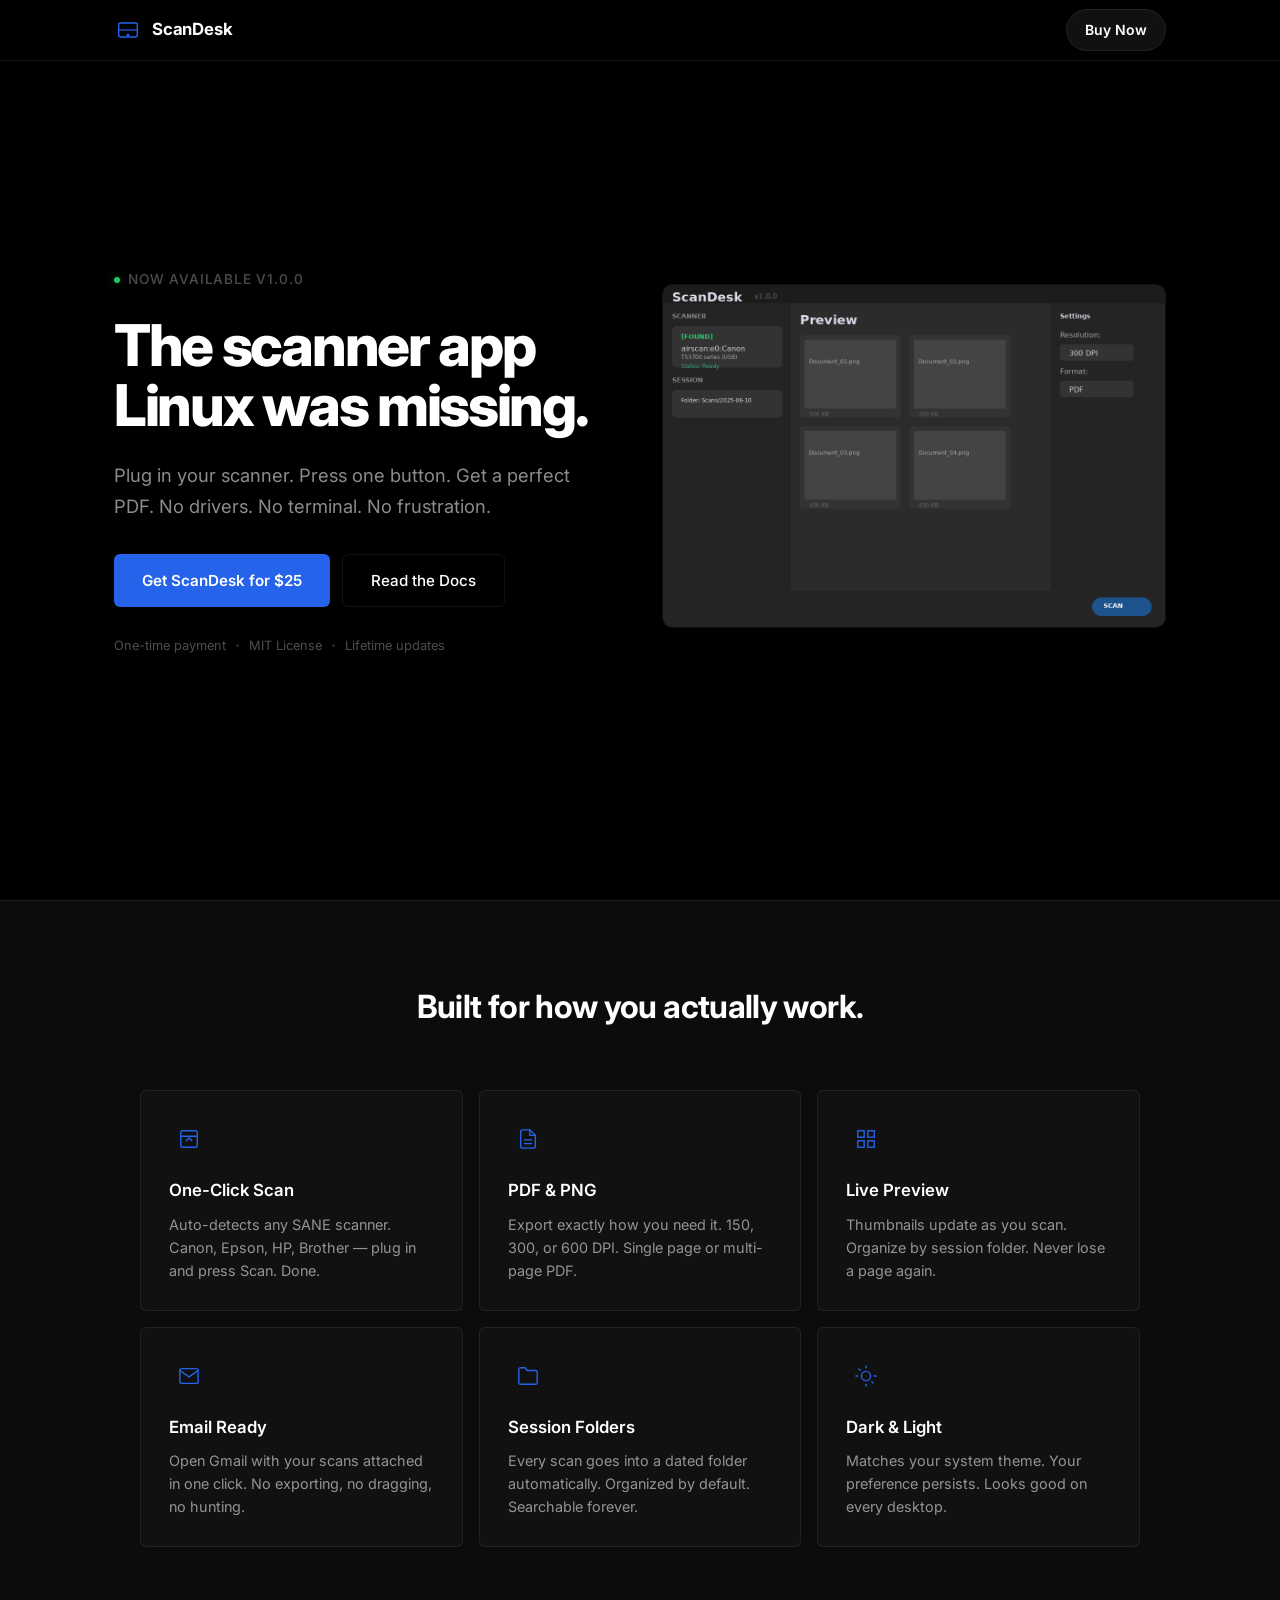
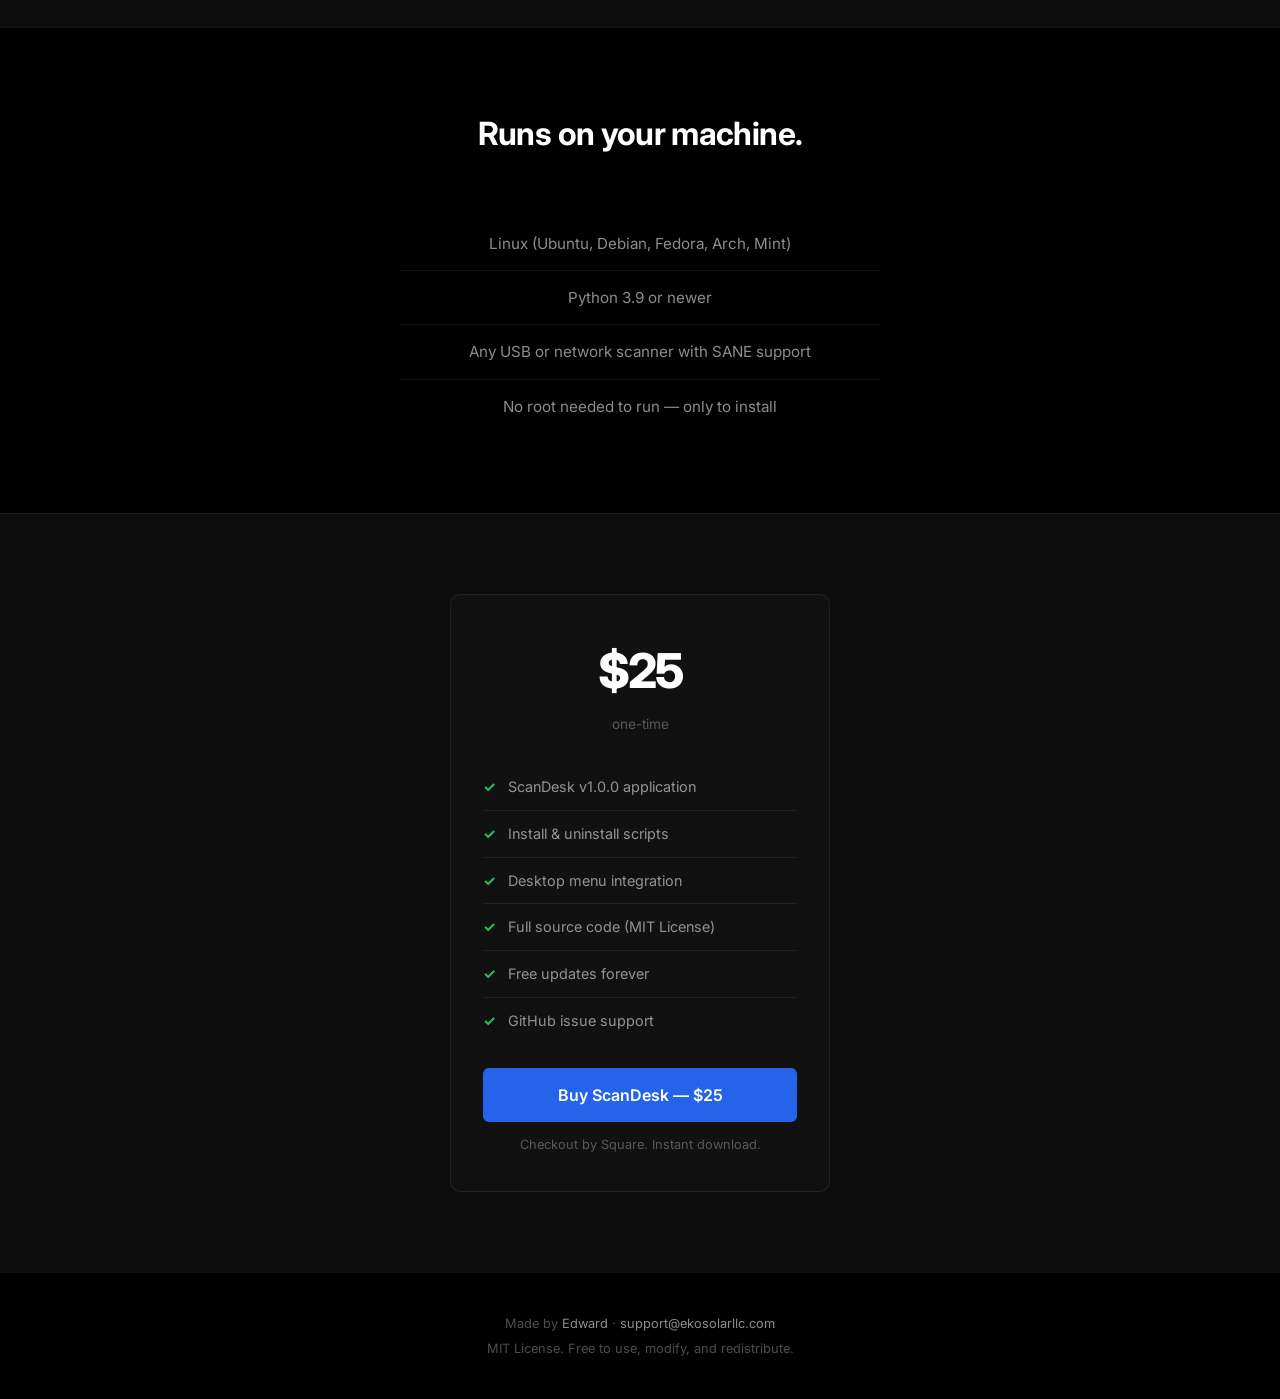
==== commit 5a5864e5: "Clean redesign: true black, Inter font, minimal cards, no complex animations" ====
--- a/docs/index.html
+++ b/docs/index.html
@@ -8,76 +8,54 @@
     <link rel="icon" type="image/png" href="../assets/scandesk.png">
     <link rel="preconnect" href="https://fonts.googleapis.com">
     <link rel="preconnect" href="https://fonts.gstatic.com" crossorigin>
-    <link href="https://fonts.googleapis.com/css2?family=Inter:wght@300;400;500;600;700;800&display=swap" rel="stylesheet">
+    <link href="https://fonts.googleapis.com/css2?family=Inter:wght@300;400;500;600;700;800;900&display=swap" rel="stylesheet">
 </head>
 <body>
-    <div class="gradient-bg">
-        <div class="orb orb-1"></div>
-        <div class="orb orb-2"></div>
-        <div class="orb orb-3"></div>
-    </div>
-
-    <nav class="navbar">
-        <div class="container nav-inner">
-            <div class="logo">
-                <svg viewBox="0 0 48 48" width="32" height="32" class="logo-mark">
-                    <rect x="6" y="8" width="36" height="28" rx="4" fill="none" stroke="currentColor" stroke-width="2.5"></rect>
-                    <line x1="6" y1="20" x2="42" y2="20" stroke="currentColor" stroke-width="2"></line>
-                    <circle cx="24" cy="33" r="3" fill="currentColor"></circle>
-                    <line x1="24" y1="36" x2="24" y2="42" stroke="currentColor" stroke-width="2" stroke-linecap="round"></line>
+    <nav class="nav">
+        <div class="container">
+            <a href="#" class="brand">
+                <svg width="28" height="28" viewBox="0 0 48 48" fill="none">
+                    <rect x="8" y="12" width="32" height="24" rx="3" stroke="currentColor" stroke-width="2.5" fill="none"></rect>
+                    <line x1="8" y1="24" x2="40" y2="24" stroke="currentColor" stroke-width="2" fill="none"></line>
+                    <circle cx="24" cy="33" r="2.5" fill="currentColor"></circle>
                 </svg>
                 <span>ScanDesk</span>
-            </div>
-            <a href="#buy" class="nav-cta">Buy Now</a>
+            </a>
+            <a href="#buy" class="nav-btn">Buy Now</a>
         </div>
     </nav>
 
     <header class="hero">
-        <div class="container">
-            <div class="hero-badge fade-up" data-delay="0">
-                <span>New Release v1.0.0</span>
+        <div class="hero-content">
+            <div class="eyebrow">
+                <span class="eyebrow-dot"></span>
+                Now Available v1.0.0
             </div>
-            <h1 class="fade-up" data-delay="100">
-                Scan Documents
-                <span class="highlight">Like a Pro</span>
-            </h1>
-            <p class="subtitle fade-up" data-delay="200">
-                The missing scanner app for Linux. One click. PDF in seconds.
-            </p>
-            <div class="hero-buttons fade-up" data-delay="300">
-                <a href="#buy" class="btn btn-primary">Get ScanDesk — $25</a>
-                <a href="https://github.com/mrmoe28/scandesk" class="btn btn-secondary" target="_blank">
-                    <svg viewBox="0 0 24 24" width="16" height="16" fill="currentColor">
-                        <path d="M12 0C5.37 0 0 5.37 0 12c0 5.31 3.435 9.795 8.205 11.385.6.105.825-.255.825-.57 0-.285-.015-1.23-.015-2.235-3.015.555-3.795-.735-4.035-1.41-.135-.345-.72-1.41-1.23-1.695-.42-.225-1.02-.78-.015-.795.945-.015 1.62.87 1.845 1.23 1.08 1.815 2.805 1.305 3.495.99.105-.78.42-1.305.765-1.605-2.67-.3-5.46-1.335-5.46-5.925 0-1.305.465-2.37 1.23-3.205-.12-.3-.54-1.53.12-3.18 0 0 1.005-.315 3.3 1.23.96-.27 1.98-.405 3-.405s2.04.135 3 .405c2.295-1.56 3.3-1.23 3.3-1.23.66 1.65.24 2.88.12 3.18.765.835 1.23 1.905 1.23 3.205 0 4.605-2.805 5.625-5.475 5.925.435.375.81 1.095.81 2.22 0 1.605-.015 2.895-.015 3.3 0 .315.225.69.825.57A12.02 12.02 0 0024 12c0-6.63-5.37-12-12-12z"></path>
-                    </svg>
-                    View on GitHub
-                </a>
+            <h1>The scanner app Linux was missing.</h1>
+            <p class="lead">Plug in your scanner. Press one button. Get a perfect PDF. No drivers. No terminal. No frustration.</p>
+            <div class="cta-row">
+                <a href="https://square.link/u/UHhHKwVw" class="btn-main">Get ScanDesk for $25</a>
+                <a href="https://github.com/mrmoe28/scandesk" class="btn-ghost" target="_blank">Read the Docs</a>
             </div>
-            <div class="hero-meta fade-up" data-delay="400">
-                <span class="meta-dot"></span>
-                <span>One-time purchase</span>
-                <span class="meta-dot"></span>
+            <div class="hero-meta">
+                <span>One-time payment</span>
+                <span class="sep"></span>
+                <span>MIT License</span>
+                <span class="sep"></span>
                 <span>Lifetime updates</span>
-                <span class="meta-dot"></span>
-                <span>MIT Licensed</span>
             </div>
+        </div>
+
+        <div class="hero-visual">
+            <img src="../marketing/screenshot_main.png" alt="ScanDesk interface showing live scan preview and controls">
         </div>
     </header>
 
-    <section class="screenshots">
-        <div class="container">
-            <div class="screenshot-wrapper fade-up">
-                <div class="screenshot-glow"></div>
-                <img src="../marketing/screenshot_main.png" alt="ScanDesk Main Interface" class="hero-shot">
-            </div>
-        </div>
-    </section>
-
     <section class="features">
         <div class="container">
-            <h2 class="fade-up">Everything you need</h2>
+            <h2 class="section-head">Built for how you actually work.</h2>
             <div class="feature-grid">
-                <div class="feature-card fade-up" data-delay="0">
+                <div class="feature-card">
                     <div class="feature-icon">
                         <svg viewBox="0 0 24 24" fill="none" stroke="currentColor" stroke-width="1.5" stroke-linecap="round">
                             <rect x="3" y="3" width="18" height="18" rx="2"></rect>
@@ -86,22 +64,21 @@
                         </svg>
                     </div>
                     <h3>One-Click Scan</h3>
-                    <p>Works with any SANE-compatible scanner. Canon, Epson, HP, Brother — plug in and go.</p>
+                    <p>Auto-detects any SANE scanner. Canon, Epson, HP, Brother — plug in and press Scan. Done.</p>
                 </div>
-                <div class="feature-card fade-up" data-delay="100">
+                <div class="feature-card">
                     <div class="feature-icon">
                         <svg viewBox="0 0 24 24" fill="none" stroke="currentColor" stroke-width="1.5" stroke-linecap="round">
                             <path d="M14 2H6a2 2 0 00-2 2v16a2 2 0 002 2h12a2 2 0 002-2V8z"></path>
                             <polyline points="14 2 14 8 20 8"></polyline>
                             <line x1="16" y1="13" x2="8" y2="13"></line>
                             <line x1="16" y1="17" x2="8" y2="17"></line>
-                            <polyline points="10 9 9 9 8 9"></polyline>
                         </svg>
                     </div>
                     <h3>PDF &amp; PNG</h3>
-                    <p>Selectable DPI: 150 for drafts, 300 for standard, 600 for archival quality.</p>
+                    <p>Export exactly how you need it. 150, 300, or 600 DPI. Single page or multi-page PDF.</p>
                 </div>
-                <div class="feature-card fade-up" data-delay="200">
+                <div class="feature-card">
                     <div class="feature-icon">
                         <svg viewBox="0 0 24 24" fill="none" stroke="currentColor" stroke-width="1.5" stroke-linecap="round">
                             <rect x="3" y="3" width="7" height="7"></rect>
@@ -111,9 +88,9 @@
                         </svg>
                     </div>
                     <h3>Live Preview</h3>
-                    <p>Thumbnail sidebar updates in real time as you scan. Never lose track of a page.</p>
+                    <p>Thumbnails update as you scan. Organize by session folder. Never lose a page again.</p>
                 </div>
-                <div class="feature-card fade-up" data-delay="0">
+                <div class="feature-card">
                     <div class="feature-icon">
                         <svg viewBox="0 0 24 24" fill="none" stroke="currentColor" stroke-width="1.5" stroke-linecap="round">
                             <path d="M4 4h16c1.1 0 2 .9 2 2v12c0 1.1-.9 2-2 2H4c-1.1 0-2-.9-2-2V6c0-1.1.9-2 2-2z"></path>
@@ -121,18 +98,18 @@
                         </svg>
                     </div>
                     <h3>Email Ready</h3>
-                    <p>Open Gmail compose with your scans attached. One button to send documents anywhere.</p>
+                    <p>Open Gmail with your scans attached in one click. No exporting, no dragging, no hunting.</p>
                 </div>
-                <div class="feature-card fade-up" data-delay="100">
+                <div class="feature-card">
                     <div class="feature-icon">
                         <svg viewBox="0 0 24 24" fill="none" stroke="currentColor" stroke-width="1.5" stroke-linecap="round">
                             <path d="M22 19a2 2 0 01-2 2H4a2 2 0 01-2-2V5a2 2 0 012-2h5l2 3h9a2 2 0 012 2z"></path>
                         </svg>
                     </div>
                     <h3>Session Folders</h3>
-                    <p>Organize scans by project or date. Automatic folder creation keeps your desk clean.</p>
+                    <p>Every scan goes into a dated folder automatically. Organized by default. Searchable forever.</p>
                 </div>
-                <div class="feature-card fade-up" data-delay="200">
+                <div class="feature-card">
                     <div class="feature-icon">
                         <svg viewBox="0 0 24 24" fill="none" stroke="currentColor" stroke-width="1.5" stroke-linecap="round">
                             <circle cx="12" cy="12" r="5"></circle>
@@ -142,143 +119,73 @@
                             <line x1="18.36" y1="18.36" x2="19.78" y2="19.78"></line>
                             <line x1="1" y1="12" x2="3" y2="12"></line>
                             <line x1="21" y1="12" x2="23" y2="12"></line>
-                            <line x1="4.22" y1="19.78" x2="5.64" y2="18.36"></line>
-                            <line x1="18.36" y1="5.64" x2="19.78" y2="4.22"></line>
                         </svg>
                     </div>
-                    <h3>Dark &amp; Light Themes</h3>
-                    <p>Your preference is saved. Switch instantly without restarting the app.</p>
+                    <h3>Dark &amp; Light</h3>
+                    <p>Matches your system theme. Your preference persists. Looks good on every desktop.</p>
                 </div>
             </div>
         </div>
     </section>
 
-    <section class="requirements">
+    <section class="specs">
         <div class="container">
-            <h2 class="fade-up">System Requirements</h2>
-            <ul class="fade-up">
-                <li>
-                    <svg viewBox="0 0 24 24" fill="none" stroke="currentColor" stroke-width="2">
-                        <polyline points="20 6 9 17 4 12"></polyline>
-                    </svg>
-                    Linux (Ubuntu, Debian, Fedora, Arch, or any derivative)
-                </li>
-                <li>
-                    <svg viewBox="0 0 24 24" fill="none" stroke="currentColor" stroke-width="2">
-                        <polyline points="20 6 9 17 4 12"></polyline>
-                    </svg>
-                    Python 3.9 or newer
-                </li>
-                <li>
-                    <svg viewBox="0 0 24 24" fill="none" stroke="currentColor" stroke-width="2">
-                        <polyline points="20 6 9 17 4 12"></polyline>
-                    </svg>
-                    A USB or network scanner (SANE-compatible)
-                </li>
-                <li>
-                    <svg viewBox="0 0 24 24" fill="none" stroke="currentColor" stroke-width="2">
-                        <polyline points="20 6 9 17 4 12"></polyline>
-                    </svg>
-                    No root required to run — only to install
-                </li>
+            <h2 class="section-head">Runs on your machine.</h2>
+            <ul class="spec-list">
+                <li>Linux (Ubuntu, Debian, Fedora, Arch, Mint)</li>
+                <li>Python 3.9 or newer</li>
+                <li>Any USB or network scanner with SANE support</li>
+                <li>No root needed to run — only to install</li>
             </ul>
         </div>
     </section>
 
     <section class="buy" id="buy">
         <div class="container">
-            <h2 class="fade-up">Get ScanDesk</h2>
-            <div class="pricing-card fade-up">
+            <div class="card">
                 <div class="price-tag">
                     <span class="price">$25</span>
-                    <span class="period">one-time</span>
+                    <span class="price-label">one-time</span>
                 </div>
-                <ul class="includes">
-                    <li>
-                        <svg viewBox="0 0 24 24" fill="none" stroke="currentColor" stroke-width="2">
-                            <polyline points="20 6 9 17 4 12"></polyline>
-                        </svg>
-                        ScanDesk v1.0.0 application
-                    </li>
-                    <li>
-                        <svg viewBox="0 0 24 24" fill="none" stroke="currentColor" stroke-width="2">
-                            <polyline points="20 6 9 17 4 12"></polyline>
-                        </svg>
-                        Install &amp; uninstall scripts
-                    </li>
-                    <li>
-                        <svg viewBox="0 0 24 24" fill="none" stroke="currentColor" stroke-width="2">
-                            <polyline points="20 6 9 17 4 12"></polyline>
-                        </svg>
-                        Desktop integration (.desktop file)
-                    </li>
-                    <li>
-                        <svg viewBox="0 0 24 24" fill="none" stroke="currentColor" stroke-width="2">
-                            <polyline points="20 6 9 17 4 12"></polyline>
-                        </svg>
-                        Full source code (MIT License)
-                    </li>
-                    <li>
-                        <svg viewBox="0 0 24 24" fill="none" stroke="currentColor" stroke-width="2">
-                            <polyline points="20 6 9 17 4 12"></polyline>
-                        </svg>
-                        Free updates forever
-                    </li>
-                    <li>
-                        <svg viewBox="0 0 24 24" fill="none" stroke="currentColor" stroke-width="2">
-                            <polyline points="20 6 9 17 4 12"></polyline>
-                        </svg>
-                        GitHub issue support
-                    </li>
+                <ul class="checklist">
+                    <li>ScanDesk v1.0.0 application</li>
+                    <li>Install &amp; uninstall scripts</li>
+                    <li>Desktop menu integration</li>
+                    <li>Full source code (MIT License)</li>
+                    <li>Free updates forever</li>
+                    <li>GitHub issue support</li>
                 </ul>
-                <a href="https://square.link/u/UHhHKwVw" class="btn btn-buy">
-                    <svg viewBox="0 0 24 24" fill="none" stroke="currentColor" stroke-width="2" width="18" height="18">
-                        <rect x="1" y="4" width="22" height="16" rx="2"></rect>
-                        <line x1="1" y1="10" x2="23" y2="10"></line>
-                    </svg>
-                    Buy Now — $25
-                </a>
-                <p class="secure-note">
-                    <svg viewBox="0 0 24 24" fill="none" stroke="currentColor" stroke-width="1.5" width="14" height="14">
-                        <rect x="3" y="11" width="18" height="11" rx="2" ry="2"></rect>
-                        <path d="M7 11V7a5 5 0 0110 0v4"></path>
-                    </svg>
-                    Secure checkout powered by Square. Instant download after payment.
-                </p>
+                <a href="https://square.link/u/UHhHKwVw" class="btn-main full">Buy ScanDesk — $25</a>
+                <p class="secure">Checkout by Square. Instant download.</p>
             </div>
         </div>
     </section>
 
     <footer>
         <div class="container">
-            <p>Made with care by <a href="https://github.com/mrmoe28">mrmoe28</a></p>
-            <p>Licensed under MIT. Questions? <a href="mailto:support@ekosolarllc.com">support@ekosolarllc.com</a></p>
+            <p>Made by <a href="https://github.com/mrmoe28">Edward</a> · <a href="mailto:support@ekosolarllc.com">support@ekosolarllc.com</a></p>
+            <p>MIT License. Free to use, modify, and redistribute.</p>
         </div>
     </footer>
 
     <script>
-    // Fade-up animation on scroll
-    const observerOptions = { threshold: 0.1, rootMargin: '0px 0px -50px 0px' };
-    const observer = new IntersectionObserver((entries) => {
-        entries.forEach(entry => {
-            if (entry.isIntersecting) {
-                const delay = entry.target.dataset.delay || 0;
-                setTimeout(() => entry.target.classList.add('visible'), delay);
-            }
+    (function() {
+        const items = document.querySelectorAll('.feature-card, .section-head, .spec-list li');
+        const obs = new IntersectionObserver(function(entries) {
+            entries.forEach(function(e) {
+                if (e.isIntersecting) {
+                    e.target.style.opacity = '1';
+                    e.target.style.transform = 'translateY(0)';
+                }
+            });
+        }, { threshold: 0.08 });
+        items.forEach(function(el) {
+            el.style.opacity = '0';
+            el.style.transform = 'translateY(20px)';
+            el.style.transition = 'opacity 0.7s ease, transform 0.7s ease';
+            obs.observe(el);
         });
-    }, observerOptions);
-
-    document.querySelectorAll('.fade-up').forEach(el => observer.observe(el));
-    
-    // Smooth nav background on scroll
-    const nav = document.querySelector('.navbar');
-    window.addEventListener('scroll', () => {
-        if (window.scrollY > 20) {
-            nav.classList.add('scrolled');
-        } else {
-            nav.classList.remove('scrolled');
-        }
-    });
+    })();
     </script>
 </body>
 </html>
--- a/docs/style.css
+++ b/docs/style.css
@@ -1,586 +1,403 @@
-/* ScanDesk Landing Page — Gemini-inspired dark theme */
+/* ScanDesk — Clean, Modern, Black */
 
 :root {
     --bg: #000000;
-    --bg-elevated: #0a0a0a;
+    --bg-elevated: #0c0c0c;
     --surface: #111111;
-    --surface-hover: #1a1a1a;
-    --border: rgba(255,255,255,0.06);
-    --border-strong: rgba(255,255,255,0.1);
+    --surface-hover: #181818;
+    --border: rgba(255,255,255,0.07);
+    --border-focus: rgba(255,255,255,0.18);
     --text: #ffffff;
-    --text-dim: rgba(255,255,255,0.6);
-    --text-faint: rgba(255,255,255,0.35);
-    --accent: #4285f4;
-    --accent-glow: rgba(66,133,244,0.3);
-    --accent-warm: #ea4335;
-    --success: #34a853;
-    --radius: 16px;
-    --radius-sm: 10px;
-    --transition: cubic-bezier(0.4, 0, 0.2, 1);
-}
-
-* { margin: 0; padding: 0; box-sizing: border-box; }
+    --text-dim: rgba(255,255,255,0.55);
+    --text-faint: rgba(255,255,255,0.3);
+    --accent: #2563eb;
+    --accent-hover: #1d4ed8;
+    --success: #22c55e;
+    --font: 'Inter', -apple-system, BlinkMacSystemFont, 'Segoe UI', Roboto, sans-serif;
+    --radius: 6px;
+}
+
+*, *::before, *::after { margin: 0; padding: 0; box-sizing: border-box; }
 
 html { scroll-behavior: smooth; }
 
 body {
-    font-family: 'Inter', -apple-system, BlinkMacSystemFont, sans-serif;
+    font-family: var(--font);
     background: var(--bg);
     color: var(--text);
-    line-height: 1.6;
-    overflow-x: hidden;
+    line-height: 1.65;
     -webkit-font-smoothing: antialiased;
     -moz-osx-font-smoothing: grayscale;
-}
-
-/* Animated gradient orbs background */
-.gradient-bg {
+    overflow-x: hidden;
+}
+
+/* NAVIGATION */
+.nav {
     position: fixed;
-    top: 0; left: 0; right: 0; bottom: 0;
-    z-index: 0;
-    overflow: hidden;
-    pointer-events: none;
-}
-
-.orb {
-    position: absolute;
-    border-radius: 50%;
-    filter: blur(120px);
-    opacity: 0.15;
-    animation: orbFloat 20s ease-in-out infinite;
-}
-
-.orb-1 {
-    width: 600px; height: 600px;
-    background: radial-gradient(circle, #4285f4, transparent 70%);
-    top: -200px; left: -100px;
-    animation-duration: 25s;
-    animation-delay: 0s;
-}
-
-.orb-2 {
-    width: 500px; height: 500px;
-    background: radial-gradient(circle, #ea4335, transparent 70%);
-    top: 40%; right: -150px;
-    animation-duration: 30s;
-    animation-delay: -5s;
-}
-
-.orb-3 {
-    width: 400px; height: 400px;
-    background: radial-gradient(circle, #fbbc04, transparent 70%);
-    bottom: -100px; left: 30%;
-    animation-duration: 22s;
-    animation-delay: -10s;
-    opacity: 0.1;
-}
-
-@keyframes orbFloat {
-    0%, 100% { transform: translate(0, 0) scale(1); }
-    25% { transform: translate(30px, -30px) scale(1.05); }
-    50% { transform: translate(-20px, 20px) scale(0.95); }
-    75% { transform: translate(20px, 10px) scale(1.02); }
-}
-
-.container {
+    top: 0; left: 0; right: 0;
+    z-index: 100;
+    border-bottom: 1px solid var(--border);
+    background: rgba(0,0,0,0.85);
+    backdrop-filter: blur(16px);
+    -webkit-backdrop-filter: blur(16px);
+}
+
+.nav .container {
     max-width: 1100px;
     margin: 0 auto;
     padding: 0 24px;
-    position: relative;
-    z-index: 1;
-}
-
-/* Navbar */
-.navbar {
-    position: fixed;
-    top: 0; left: 0; right: 0;
-    z-index: 100;
-    border-bottom: 1px solid transparent;
-    transition: background 0.4s var(--transition), border-color 0.4s, backdrop-filter 0.4s;
-}
-
-.navbar.scrolled {
-    background: rgba(0,0,0,0.8);
-    backdrop-filter: blur(20px) saturate(1.8);
-    -webkit-backdrop-filter: blur(20px) saturate(1.8);
-    border-bottom-color: var(--border);
-}
-
-.nav-inner {
-    display: flex;
+    height: 60px;
+    display: flex;
+    align-items: center;
     justify-content: space-between;
-    align-items: center;
-    height: 64px;
-}
-
-.logo {
-    display: flex;
-    align-items: center;
-    gap: 12px;
-    font-size: 1.15rem;
+}
+
+.brand {
+    display: flex;
+    align-items: center;
+    gap: 10px;
     font-weight: 700;
-    letter-spacing: -0.02em;
-}
-
-.logo-mark {
-    color: var(--accent);
-}
-
-.nav-cta {
+    font-size: 1.05rem;
+    color: var(--text);
+    text-decoration: none;
+    letter-spacing: -0.01em;
+}
+
+.brand svg { color: var(--accent); }
+
+.nav-btn {
+    font-size: 0.875rem;
+    font-weight: 600;
+    color: var(--text);
     background: var(--surface);
-    color: var(--text);
-    padding: 8px 18px;
-    border-radius: 20px;
-    text-decoration: none;
-    font-weight: 600;
-    font-size: 0.875rem;
-    border: 1px solid var(--border-strong);
-    transition: all 0.2s var(--transition);
-}
-
-.nav-cta:hover {
-    background: var(--surface-hover);
-    border-color: var(--accent);
-    color: var(--accent);
-}
-
-/* Hero */
-.hero {
-    text-align: center;
-    padding: 160px 0 80px;
-    position: relative;
-}
-
-.hero-badge {
-    display: inline-flex;
-    align-items: center;
-    gap: 8px;
-    background: var(--surface);
-    border: 1px solid var(--border-strong);
+    border: 1px solid var(--border);
     padding: 8px 18px;
     border-radius: 100px;
-    margin-bottom: 32px;
-    font-size: 0.875rem;
-    color: var(--text-dim);
-}
-
-.hero-badge span::before {
-    content: '';
-    display: inline-block;
-    width: 8px; height: 8px;
+    text-decoration: none;
+    transition: border-color 0.15s, background 0.15s;
+}
+
+.nav-btn:hover {
+    background: var(--surface-hover);
+    border-color: var(--border-focus);
+}
+
+/* HERO */
+.hero {
+    min-height: 100vh;
+    display: flex;
+    align-items: center;
+    justify-content: center;
+    gap: 64px;
+    padding: 100px 24px 80px;
+    max-width: 1100px;
+    margin: 0 auto;
+    flex-wrap: wrap;
+}
+
+.hero-content {
+    flex: 1 1 420px;
+    max-width: 520px;
+}
+
+.eyebrow {
+    display: inline-flex;
+    align-items: center;
+    gap: 8px;
+    font-size: 0.85rem;
+    font-weight: 500;
+    color: var(--text-faint);
+    margin-bottom: 24px;
+    text-transform: uppercase;
+    letter-spacing: 0.06em;
+}
+
+.eyebrow-dot {
+    width: 6px; height: 6px;
     border-radius: 50%;
     background: var(--success);
-    margin-right: 8px;
-    box-shadow: 0 0 8px var(--success);
+    display: inline-block;
+    box-shadow: 0 0 8px rgba(34,197,94,0.4);
 }
 
 .hero h1 {
-    font-size: clamp(2.5rem, 6vw, 4.5rem);
+    font-size: clamp(2.4rem, 5vw, 3.6rem);
     font-weight: 800;
-    line-height: 1.1;
-    letter-spacing: -0.03em;
+    line-height: 1.05;
+    letter-spacing: -0.04em;
     margin-bottom: 24px;
 }
 
-.hero h1 .highlight {
-    background: linear-gradient(135deg, var(--accent) 0%, #8ab4f8 50%, var(--accent-warm) 100%);
-    -webkit-background-clip: text;
-    -webkit-text-fill-color: transparent;
-    background-clip: text;
-    position: relative;
-}
-
-.subtitle {
-    font-size: clamp(1.1rem, 2.5vw, 1.35rem);
+.lead {
+    font-size: 1.15rem;
     color: var(--text-dim);
-    margin-bottom: 40px;
-    max-width: 560px;
-    margin-left: auto;
-    margin-right: auto;
-    line-height: 1.6;
-}
-
-.hero-buttons {
-    display: flex;
-    gap: 16px;
+    line-height: 1.7;
+    margin-bottom: 32px;
+}
+
+.cta-row {
+    display: flex;
+    gap: 12px;
+    flex-wrap: wrap;
+    margin-bottom: 28px;
+}
+
+.btn-main {
+    display: inline-flex;
+    align-items: center;
     justify-content: center;
-    margin-bottom: 32px;
-    flex-wrap: wrap;
-}
-
-.btn {
-    display: inline-flex;
-    align-items: center;
     gap: 8px;
-    padding: 14px 28px;
-    border-radius: var(--radius-sm);
+    padding: 13px 28px;
+    font-size: 0.95rem;
+    font-weight: 600;
+    color: #fff;
+    background: var(--accent);
+    border-radius: var(--radius);
     text-decoration: none;
-    font-weight: 600;
-    font-size: 0.95rem;
-    transition: all 0.3s var(--transition);
+    transition: background 0.15s, transform 0.15s;
     border: none;
     cursor: pointer;
-    position: relative;
-    overflow: hidden;
-}
-
-.btn-primary {
-    background: linear-gradient(135deg, var(--accent), #5c9cf5);
-    color: white;
-    box-shadow: 0 4px 24px rgba(66,133,244,0.35);
-}
-
-.btn-primary:hover {
-    transform: translateY(-2px);
-    box-shadow: 0 8px 32px rgba(66,133,244,0.45);
-}
-
-.btn-secondary {
-    background: var(--surface);
+}
+
+.btn-main:hover {
+    background: var(--accent-hover);
+    transform: translateY(-1px);
+}
+
+.btn-ghost {
+    display: inline-flex;
+    align-items: center;
+    justify-content: center;
+    gap: 8px;
+    padding: 13px 28px;
+    font-size: 0.95rem;
+    font-weight: 500;
     color: var(--text);
-    border: 1px solid var(--border-strong);
-}
-
-.btn-secondary:hover {
-    background: var(--surface-hover);
-    border-color: var(--border-strong);
-    transform: translateY(-2px);
-}
-
-.btn-buy {
-    background: linear-gradient(135deg, var(--accent), #5c9cf5);
-    color: white;
-    box-shadow: 0 4px 24px rgba(66,133,244,0.35);
+    background: transparent;
+    border: 1px solid var(--border);
+    border-radius: var(--radius);
+    text-decoration: none;
+    transition: border-color 0.15s;
+}
+
+.btn-ghost:hover {
+    border-color: var(--border-focus);
+}
+
+.btn-main.full {
     width: 100%;
-    justify-content: center;
-    padding: 16px 28px;
-    font-size: 1.05rem;
-    border-radius: var(--radius-sm);
-}
-
-.btn-buy:hover {
-    transform: translateY(-2px);
-    box-shadow: 0 8px 32px rgba(66,133,244,0.5);
+    padding: 14px 28px;
+    font-size: 1rem;
 }
 
 .hero-meta {
     display: flex;
-    gap: 20px;
-    justify-content: center;
-    align-items: center;
+    align-items: center;
+    gap: 10px;
+    font-size: 0.8rem;
     color: var(--text-faint);
-    font-size: 0.875rem;
-    flex-wrap: wrap;
-}
-
-.meta-dot {
-    width: 4px; height: 4px;
+}
+
+.hero-meta .sep {
+    width: 3px; height: 3px;
     border-radius: 50%;
     background: var(--text-faint);
-}
-
-/* Screenshots */
-.screenshots {
-    padding: 40px 0;
+    opacity: 0.5;
+}
+
+.hero-visual {
+    flex: 1 1 440px;
+    max-width: 560px;
+}
+
+.hero-visual img {
+    width: 100%;
+    border-radius: 10px;
+    border: 1px solid var(--border);
+    box-shadow: 0 24px 80px rgba(0,0,0,0.6);
+    transition: transform 0.4s ease;
+}
+
+.hero-visual img:hover {
+    transform: scale(1.015);
+}
+
+/* SECTIONS */
+.features, .specs, .buy {
+    padding: 80px 24px;
+}
+
+.features { background: var(--bg-elevated); border-top: 1px solid var(--border); }
+.specs    { background: var(--bg); border-top: 1px solid var(--border); }
+.buy      { background: var(--bg-elevated); border-top: 1px solid var(--border); }
+
+.container {
+    max-width: 1000px;
+    margin: 0 auto;
+}
+
+.section-head {
+    font-size: clamp(1.5rem, 3vw, 2rem);
+    font-weight: 700;
     text-align: center;
-}
-
-.screenshot-wrapper {
-    position: relative;
-    display: inline-block;
-}
-
-.screenshot-glow {
-    position: absolute;
-    top: 50%; left: 50%;
-    transform: translate(-50%, -50%);
-    width: 90%; height: 90%;
-    background: radial-gradient(circle, rgba(66,133,244,0.15), transparent 70%);
-    border-radius: var(--radius);
-    filter: blur(60px);
-    z-index: -1;
-}
-
-.hero-shot {
-    max-width: 100%;
-    border-radius: var(--radius);
-    border: 1px solid var(--border);
-    box-shadow: 0 20px 80px rgba(0,0,0,0.6);
-    transition: transform 0.6s var(--transition);
-}
-
-.hero-shot:hover {
-    transform: scale(1.01);
-}
-
-/* Features */
-.features {
-    padding: 80px 0;
-}
-
-.features h2 {
-    text-align: center;
-    font-size: 2.5rem;
-    font-weight: 700;
-    margin-bottom: 60px;
+    margin-bottom: 56px;
     letter-spacing: -0.02em;
 }
 
+/* FEATURES GRID */
 .feature-grid {
     display: grid;
-    grid-template-columns: repeat(auto-fit, minmax(300px, 1fr));
-    gap: 20px;
+    grid-template-columns: repeat(auto-fill, minmax(280px, 1fr));
+    gap: 16px;
 }
 
 .feature-card {
     background: var(--surface);
     border: 1px solid var(--border);
     border-radius: var(--radius);
-    padding: 32px;
-    transition: all 0.4s var(--transition);
-    position: relative;
-    overflow: hidden;
-}
-
-.feature-card::before {
-    content: '';
-    position: absolute;
-    top: 0; left: 0; right: 0; bottom: 0;
-    background: linear-gradient(135deg, rgba(66,133,244,0.05), transparent 60%);
-    opacity: 0;
-    transition: opacity 0.4s;
+    padding: 28px;
+    transition: border-color 0.2s, transform 0.2s;
 }
 
 .feature-card:hover {
-    transform: translateY(-4px);
-    border-color: var(--border-strong);
-    box-shadow: 0 12px 40px rgba(0,0,0,0.4);
-}
-
-.feature-card:hover::before {
-    opacity: 1;
+    border-color: var(--border-focus);
+    transform: translateY(-2px);
 }
 
 .feature-icon {
-    width: 48px; height: 48px;
+    width: 40px; height: 40px;
     display: flex;
     align-items: center;
     justify-content: center;
-    background: var(--bg-elevated);
-    border: 1px solid var(--border);
-    border-radius: 12px;
-    margin-bottom: 20px;
+    margin-bottom: 18px;
     color: var(--accent);
-    position: relative;
-    z-index: 1;
-}
-
-.feature-icon svg {
-    width: 24px; height: 24px;
-}
+}
+
+.feature-icon svg { width: 22px; height: 22px; }
 
 .feature-card h3 {
-    font-size: 1.15rem;
+    font-size: 1.05rem;
     font-weight: 600;
-    margin-bottom: 10px;
-    position: relative;
-    z-index: 1;
+    margin-bottom: 8px;
 }
 
 .feature-card p {
+    font-size: 0.9rem;
     color: var(--text-dim);
-    font-size: 0.925rem;
     line-height: 1.6;
-    position: relative;
-    z-index: 1;
-}
-
-/* Requirements */
-.requirements {
-    padding: 80px 0;
-    background: var(--bg-elevated);
-    border-top: 1px solid var(--border);
+}
+
+/* SPECS */
+.spec-list {
+    list-style: none;
+    max-width: 480px;
+    margin: 0 auto;
+    text-align: center;
+}
+
+.spec-list li {
+    font-size: 0.95rem;
+    color: var(--text-dim);
+    padding: 14px 0;
     border-bottom: 1px solid var(--border);
 }
 
-.requirements h2 {
-    text-align: center;
-    font-size: 2.5rem;
-    font-weight: 700;
-    margin-bottom: 48px;
-    letter-spacing: -0.02em;
-}
-
-.requirements ul {
-    list-style: none;
-    max-width: 520px;
-    margin: 0 auto;
-}
-
-.requirements li {
-    display: flex;
-    align-items: center;
-    gap: 16px;
-    padding: 16px 0;
-    border-bottom: 1px solid var(--border);
-    color: var(--text-dim);
-    font-size: 1rem;
-}
-
-.requirements li:last-child {
-    border-bottom: none;
-}
-
-.requirements li svg {
-    flex-shrink: 0;
-    width: 20px; height: 20px;
-    color: var(--success);
-    stroke-width: 2.5;
-}
-
-/* Buy Section */
-.buy {
-    padding: 100px 0;
-    text-align: center;
-}
-
-.buy h2 {
-    font-size: 2.5rem;
-    font-weight: 700;
-    margin-bottom: 48px;
-    letter-spacing: -0.02em;
-}
-
-.pricing-card {
-    max-width: 440px;
+.spec-list li:last-child { border-bottom: none; }
+
+/* BUY */
+.card {
+    max-width: 380px;
     margin: 0 auto;
     background: var(--surface);
     border: 1px solid var(--border);
-    border-radius: var(--radius);
-    padding: 48px 32px;
-    position: relative;
-    overflow: hidden;
-}
-
-.pricing-card::after {
-    content: '';
-    position: absolute;
-    top: 0; left: 50%;
-    transform: translateX(-50%);
-    width: 80%; height: 1px;
-    background: linear-gradient(90deg, transparent, var(--accent), transparent);
+    border-radius: 10px;
+    padding: 36px 32px;
 }
 
 .price-tag {
-    display: flex;
-    align-items: baseline;
-    justify-content: center;
-    gap: 8px;
-    margin-bottom: 8px;
+    text-align: center;
+    margin-bottom: 28px;
 }
 
 .price {
-    font-size: 4rem;
+    font-size: 3rem;
     font-weight: 800;
     letter-spacing: -0.04em;
-    background: linear-gradient(135deg, var(--text), var(--text-dim));
-    -webkit-background-clip: text;
-    -webkit-text-fill-color: transparent;
-    background-clip: text;
-}
-
-.period {
+    display: block;
+}
+
+.price-label {
+    font-size: 0.85rem;
     color: var(--text-faint);
-    font-size: 1rem;
-    font-weight: 500;
-}
-
-.includes {
+    text-transform: lowercase;
+}
+
+.checklist {
     list-style: none;
-    text-align: left;
-    margin: 32px 0;
-}
-
-.includes li {
-    display: flex;
-    align-items: center;
-    gap: 14px;
-    padding: 14px 0;
+    margin-bottom: 24px;
+}
+
+.checklist li {
+    font-size: 0.9rem;
+    color: var(--text-dim);
+    padding: 11px 0;
     border-bottom: 1px solid var(--border);
-    color: var(--text-dim);
-    font-size: 0.95rem;
-}
-
-.includes li:last-child {
-    border-bottom: none;
-}
-
-.includes li svg {
+    display: flex;
+    align-items: center;
+    gap: 12px;
+}
+
+.checklist li::before {
+    content: '\2713';
+    color: var(--success);
+    font-weight: 700;
     flex-shrink: 0;
-    width: 20px; height: 20px;
-    color: var(--success);
-    stroke-width: 2.5;
-}
-
-.secure-note {
-    display: flex;
-    align-items: center;
-    justify-content: center;
-    gap: 6px;
+}
+
+.checklist li:last-child { border-bottom: none; }
+
+.secure {
+    text-align: center;
+    font-size: 0.8rem;
     color: var(--text-faint);
-    font-size: 0.85rem;
-    margin-top: 16px;
-}
-
-.secure-note svg {
-    color: var(--text-faint);
-}
-
-/* Footer */
+    margin-top: 12px;
+}
+
+/* FOOTER */
 footer {
     border-top: 1px solid var(--border);
-    padding: 40px 0;
+    padding: 40px 24px;
     text-align: center;
+    font-size: 0.8rem;
     color: var(--text-faint);
-    font-size: 0.875rem;
 }
 
 footer a {
     color: var(--text-dim);
     text-decoration: none;
-    transition: color 0.2s;
-}
-
-footer a:hover {
-    color: var(--accent);
-}
-
-/* Fade-up animation */
-.fade-up {
-    opacity: 0;
-    transform: translateY(24px);
-    transition: opacity 0.8s var(--transition), transform 0.8s var(--transition);
-}
-
-.fade-up.visible {
-    opacity: 1;
-    transform: translateY(0);
-}
-
-/* Responsive */
-@media (max-width: 640px) {
+    transition: color 0.15s;
+}
+
+footer a:hover { color: var(--accent); }
+
+footer p + p { margin-top: 4px; }
+
+/* RESPONSIVE */
+@media (max-width: 768px) {
+    .hero { flex-direction: column; padding: 100px 20px 60px; }
     .hero h1 { font-size: 2.2rem; }
-    .subtitle { font-size: 1rem; }
+    .lead { font-size: 1rem; }
+    .cta-row { flex-direction: column; }
+    .btn-main, .btn-ghost { width: 100%; justify-content: center; }
+    .hero-visual { order: -1; max-width: 100%; }
+    .hero-visual img { border-radius: 8px; }
+    .features, .specs, .buy { padding: 60px 20px; }
+    .section-head { margin-bottom: 40px; }
     .feature-grid { grid-template-columns: 1fr; }
-    .hero-buttons { flex-direction: column; }
-    .hero-buttons .btn { width: 100%; justify-content: center; }
-    .hero { padding: 120px 0 60px; }
-    .features, .requirements, .buy { padding: 60px 0; }
-    .features h2, .requirements h2, .buy h2 { font-size: 1.8rem; }
-    .price { font-size: 3rem; }
+    .card { padding: 28px 24px; }
+    .price { font-size: 2.5rem; }
 }
 
 @media (prefers-reduced-motion: reduce) {
-    .orb { animation: none; }
-    .fade-up { transition: none; }
-}
+    *, *::before, *::after { animation: none !important; transition: none !important; }
+}
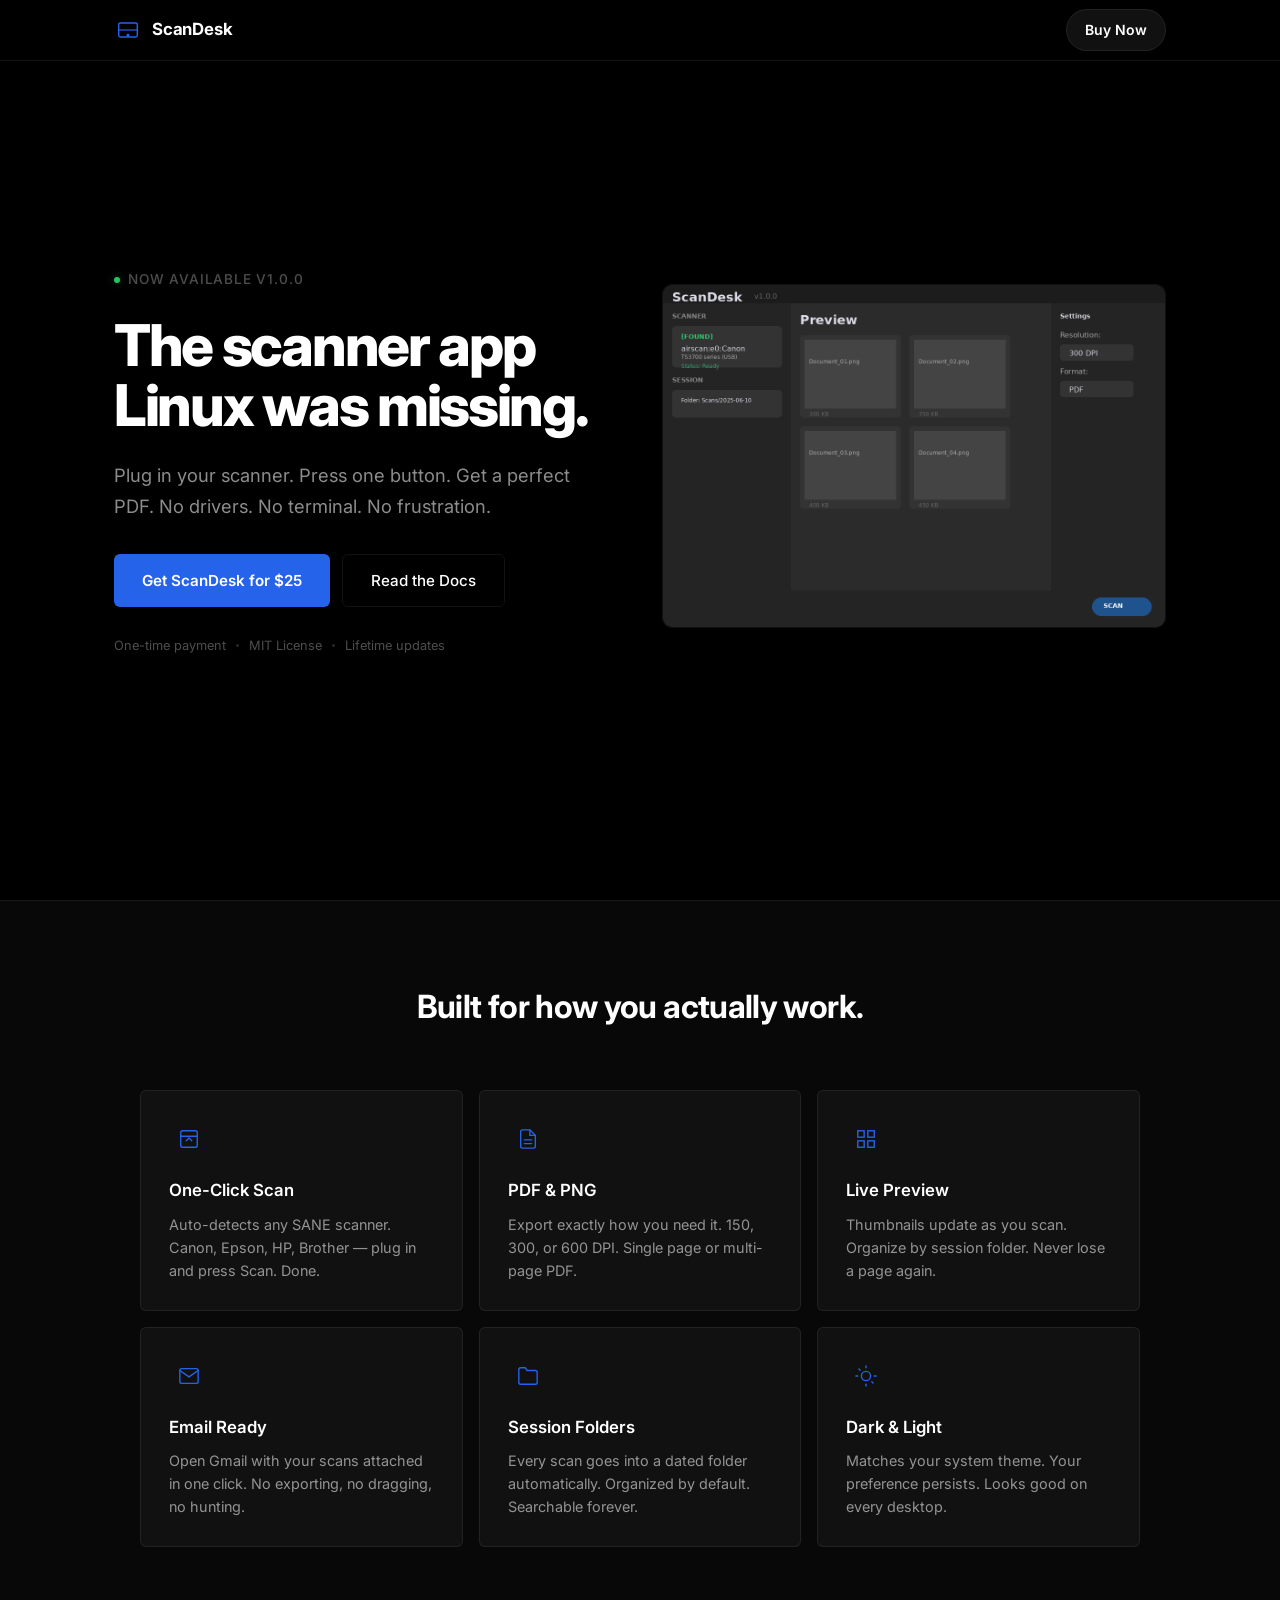
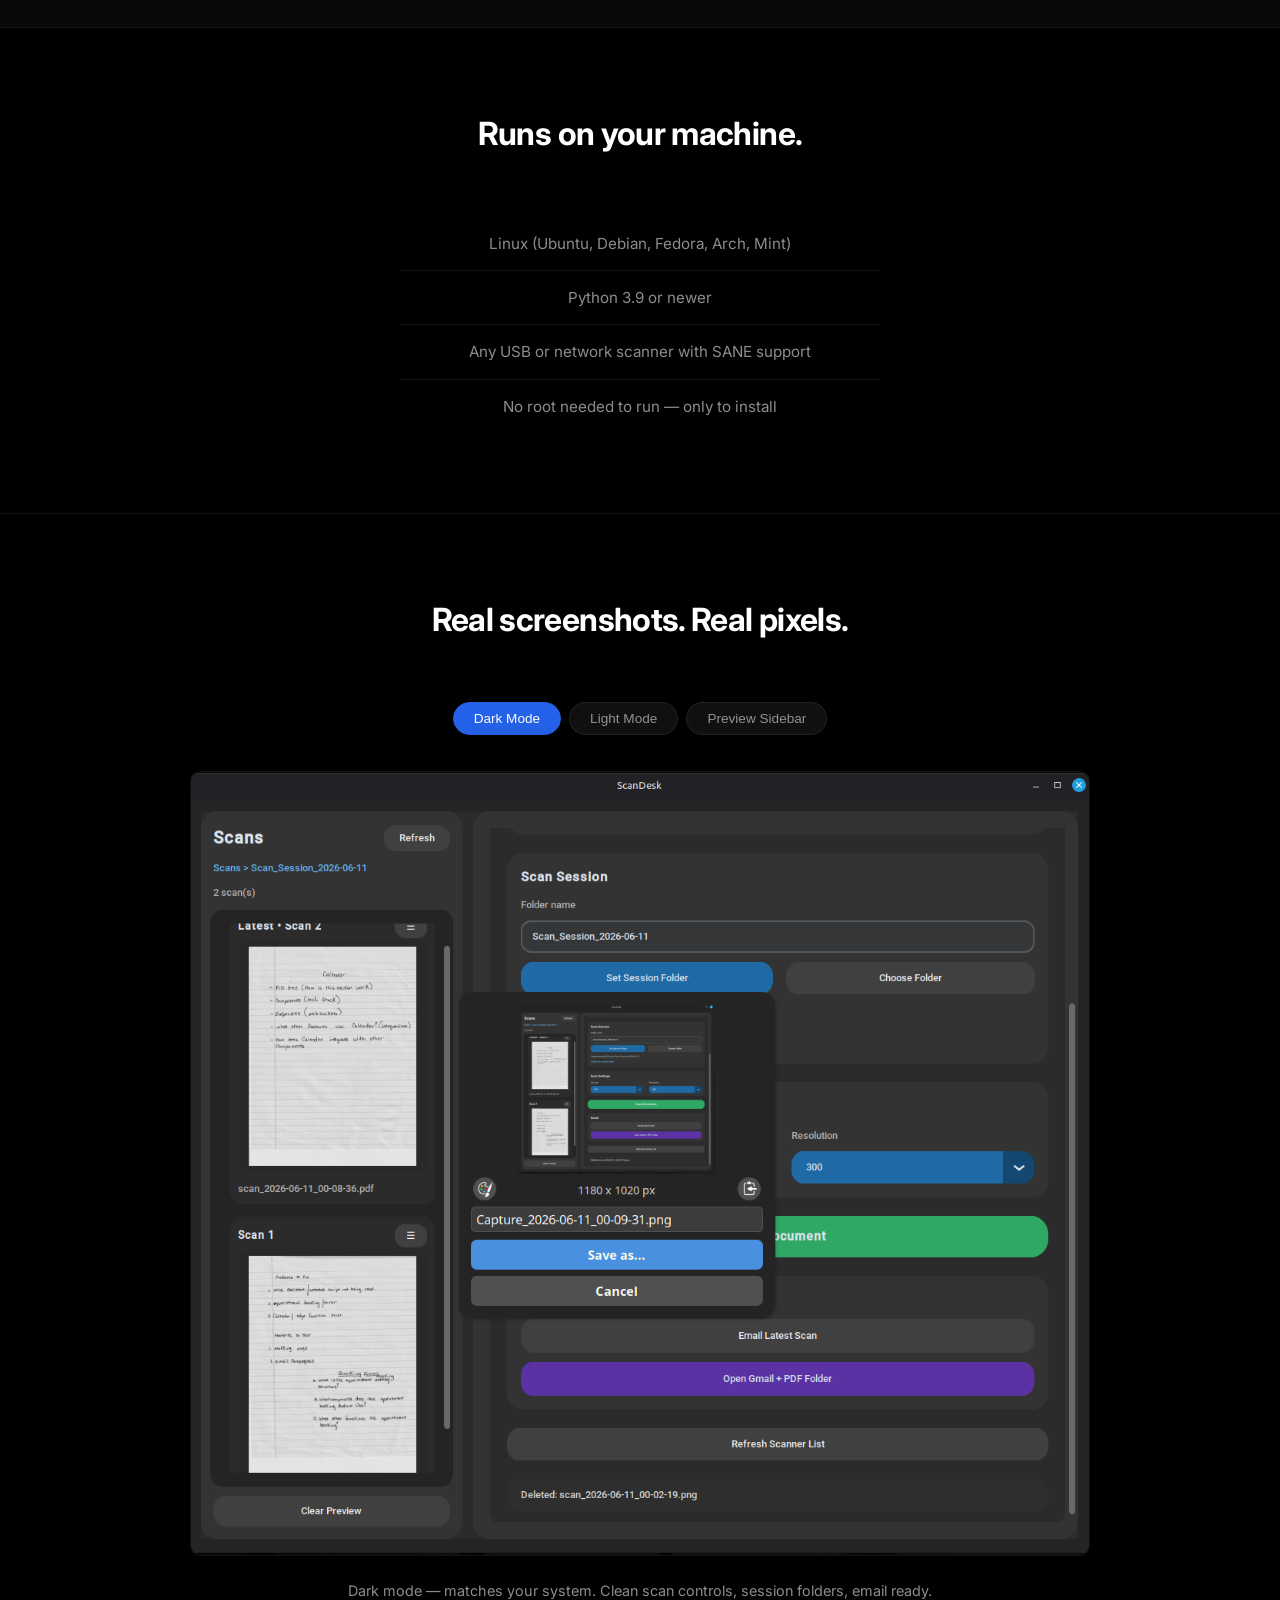
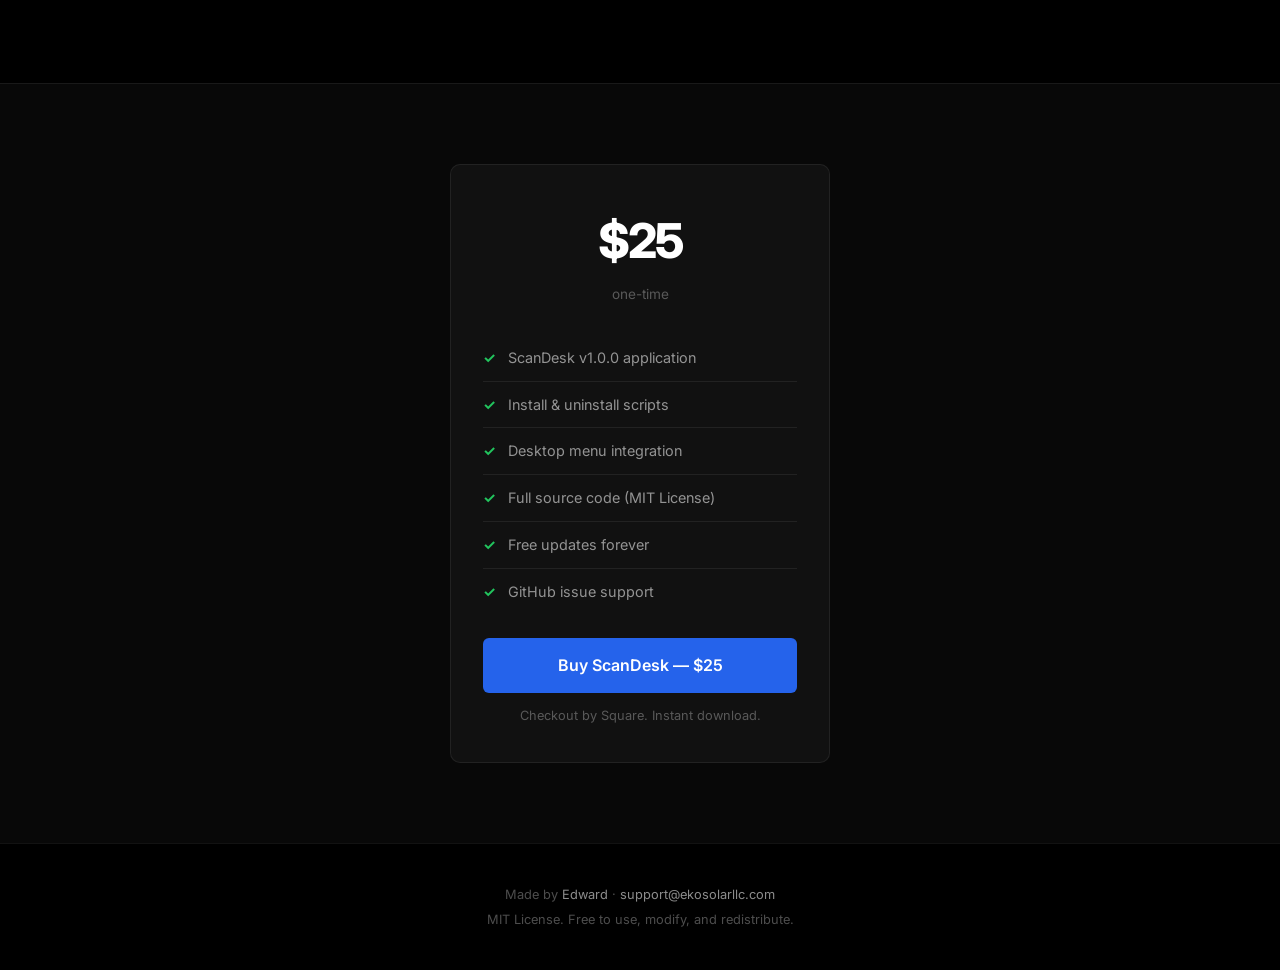
==== commit 7b608dd2: "Add screenshot gallery with tab switcher to landing page" ====
--- a/docs/index.html
+++ b/docs/index.html
@@ -137,6 +137,31 @@
                 <li>Any USB or network scanner with SANE support</li>
                 <li>No root needed to run — only to install</li>
             </ul>
+        </div>
+    </section>
+
+    <section class="screenshots" id="screenshots">
+        <div class="container">
+            <h2 class="section-head">Real screenshots. Real pixels.</h2>
+            <div class="shot-tabs">
+                <button class="shot-tab active" data-target="shot-dark">Dark Mode</button>
+                <button class="shot-tab" data-target="shot-light">Light Mode</button>
+                <button class="shot-tab" data-target="shot-preview">Preview Sidebar</button>
+            </div>
+            <div class="shot-gallery">
+                <div class="shot-panel active" id="shot-dark">
+                    <img src="assets/screenshot-dark.png" alt="ScanDesk dark mode interface showing scan controls and session folders">
+                    <p class="shot-caption">Dark mode — matches your system. Clean scan controls, session folders, email ready.</p>
+                </div>
+                <div class="shot-panel" id="shot-light">
+                    <img src="assets/screenshot-light.png" alt="ScanDesk light mode interface">
+                    <p class="shot-caption">Light mode — same features, bright and readable.</p>
+                </div>
+                <div class="shot-panel" id="shot-preview">
+                    <img src="assets/screenshot-preview.png" alt="ScanDesk live thumbnail preview sidebar">
+                    <p class="shot-caption">Live thumbnail sidebar — see every scan as you make it.</p>
+                </div>
+            </div>
         </div>
     </section>
 
@@ -186,6 +211,21 @@
             obs.observe(el);
         });
     })();
+
+    // Screenshot tab switching
+    (function() {
+        const tabs = document.querySelectorAll('.shot-tab');
+        const panels = document.querySelectorAll('.shot-panel');
+        tabs.forEach(function(tab) {
+            tab.addEventListener('click', function() {
+                const target = tab.getAttribute('data-target');
+                tabs.forEach(function(t) { t.classList.remove('active'); });
+                panels.forEach(function(p) { p.classList.remove('active'); });
+                tab.classList.add('active');
+                document.getElementById(target).classList.add('active');
+            });
+        });
+    })();
     </script>
 </body>
 </html>
--- a/docs/style.css
+++ b/docs/style.css
@@ -1,10 +1,10 @@
-/* ScanDesk — Clean, Modern, Black */
+/* ScanDesk — Black, Minimal, Modern */
 
 :root {
     --bg: #000000;
-    --bg-elevated: #0c0c0c;
+    --bg-elevated: #080808;
     --surface: #111111;
-    --surface-hover: #181818;
+    --surface-hover: #1a1a1a;
     --border: rgba(255,255,255,0.07);
     --border-focus: rgba(255,255,255,0.18);
     --text: #ffffff;
@@ -13,17 +13,26 @@
     --accent: #2563eb;
     --accent-hover: #1d4ed8;
     --success: #22c55e;
-    --font: 'Inter', -apple-system, BlinkMacSystemFont, 'Segoe UI', Roboto, sans-serif;
+    --font: 'Inter', -apple-system, BlinkMacSystemFont, sans-serif;
     --radius: 6px;
 }
 
-*, *::before, *::after { margin: 0; padding: 0; box-sizing: border-box; }
-
-html { scroll-behavior: smooth; }
+*, *::before, *::after {
+    margin: 0;
+    padding: 0;
+    box-sizing: border-box;
+}
+
+html {
+    scroll-behavior: smooth;
+    background: #000000;
+    background-color: #000000;
+}
 
 body {
     font-family: var(--font);
-    background: var(--bg);
+    background: #000000;
+    background-color: #000000;
     color: var(--text);
     line-height: 1.65;
     -webkit-font-smoothing: antialiased;
@@ -34,12 +43,12 @@
 /* NAVIGATION */
 .nav {
     position: fixed;
-    top: 0; left: 0; right: 0;
+    top: 0;
+    left: 0;
+    right: 0;
     z-index: 100;
+    background: #000000;
     border-bottom: 1px solid var(--border);
-    background: rgba(0,0,0,0.85);
-    backdrop-filter: blur(16px);
-    -webkit-backdrop-filter: blur(16px);
 }
 
 .nav .container {
@@ -63,7 +72,9 @@
     letter-spacing: -0.01em;
 }
 
-.brand svg { color: var(--accent); }
+.brand svg {
+    color: var(--accent);
+}
 
 .nav-btn {
     font-size: 0.875rem;
@@ -113,7 +124,8 @@
 }
 
 .eyebrow-dot {
-    width: 6px; height: 6px;
+    width: 6px;
+    height: 6px;
     border-radius: 50%;
     background: var(--success);
     display: inline-block;
@@ -199,7 +211,8 @@
 }
 
 .hero-meta .sep {
-    width: 3px; height: 3px;
+    width: 3px;
+    height: 3px;
     border-radius: 50%;
     background: var(--text-faint);
     opacity: 0.5;
@@ -227,9 +240,20 @@
     padding: 80px 24px;
 }
 
-.features { background: var(--bg-elevated); border-top: 1px solid var(--border); }
-.specs    { background: var(--bg); border-top: 1px solid var(--border); }
-.buy      { background: var(--bg-elevated); border-top: 1px solid var(--border); }
+.features {
+    background: var(--bg-elevated);
+    border-top: 1px solid var(--border);
+}
+
+.specs {
+    background: #000000;
+    border-top: 1px solid var(--border);
+}
+
+.buy {
+    background: var(--bg-elevated);
+    border-top: 1px solid var(--border);
+}
 
 .container {
     max-width: 1000px;
@@ -265,7 +289,8 @@
 }
 
 .feature-icon {
-    width: 40px; height: 40px;
+    width: 40px;
+    height: 40px;
     display: flex;
     align-items: center;
     justify-content: center;
@@ -273,7 +298,10 @@
     color: var(--accent);
 }
 
-.feature-icon svg { width: 22px; height: 22px; }
+.feature-icon svg {
+    width: 22px;
+    height: 22px;
+}
 
 .feature-card h3 {
     font-size: 1.05rem;
@@ -302,7 +330,9 @@
     border-bottom: 1px solid var(--border);
 }
 
-.spec-list li:last-child { border-bottom: none; }
+.spec-list li:last-child {
+    border-bottom: none;
+}
 
 /* BUY */
 .card {
@@ -354,7 +384,9 @@
     flex-shrink: 0;
 }
 
-.checklist li:last-child { border-bottom: none; }
+.checklist li:last-child {
+    border-bottom: none;
+}
 
 .secure {
     text-align: center;
@@ -363,8 +395,74 @@
     margin-top: 12px;
 }
 
+/* SCREENSHOTS */
+.screenshots {
+    background: #000000;
+    border-top: 1px solid var(--border);
+    padding: 80px 24px;
+}
+
+.shot-tabs {
+    display: flex;
+    gap: 8px;
+    justify-content: center;
+    margin-bottom: 36px;
+    flex-wrap: wrap;
+}
+
+.shot-tab {
+    font-size: 0.85rem;
+    font-weight: 500;
+    color: var(--text-dim);
+    background: var(--surface);
+    border: 1px solid var(--border);
+    border-radius: 100px;
+    padding: 8px 20px;
+    cursor: pointer;
+    transition: background 0.15s, color 0.15s, border-color 0.15s;
+}
+
+.shot-tab:hover {
+    border-color: var(--border-focus);
+    color: var(--text);
+}
+
+.shot-tab.active {
+    background: var(--accent);
+    border-color: var(--accent);
+    color: #fff;
+}
+
+.shot-gallery {
+    position: relative;
+}
+
+.shot-panel {
+    display: none;
+    text-align: center;
+}
+
+.shot-panel.active {
+    display: block;
+}
+
+.shot-panel img {
+    width: 100%;
+    max-width: 900px;
+    border-radius: 10px;
+    border: 1px solid var(--border);
+    box-shadow: 0 24px 80px rgba(0,0,0,0.6);
+}
+
+.shot-caption {
+    font-size: 0.9rem;
+    color: var(--text-dim);
+    margin-top: 16px;
+}
+
 /* FOOTER */
 footer {
+    background: #000000;
     border-top: 1px solid var(--border);
     padding: 40px 24px;
     text-align: center;
@@ -378,26 +476,70 @@
     transition: color 0.15s;
 }
 
-footer a:hover { color: var(--accent); }
-
-footer p + p { margin-top: 4px; }
+footer a:hover {
+    color: var(--accent);
+}
+
+footer p + p {
+    margin-top: 4px;
+}
 
 /* RESPONSIVE */
 @media (max-width: 768px) {
-    .hero { flex-direction: column; padding: 100px 20px 60px; }
-    .hero h1 { font-size: 2.2rem; }
-    .lead { font-size: 1rem; }
-    .cta-row { flex-direction: column; }
-    .btn-main, .btn-ghost { width: 100%; justify-content: center; }
-    .hero-visual { order: -1; max-width: 100%; }
-    .hero-visual img { border-radius: 8px; }
-    .features, .specs, .buy { padding: 60px 20px; }
-    .section-head { margin-bottom: 40px; }
-    .feature-grid { grid-template-columns: 1fr; }
-    .card { padding: 28px 24px; }
-    .price { font-size: 2.5rem; }
+    .hero {
+        flex-direction: column;
+        padding: 100px 20px 60px;
+    }
+    .hero h1 {
+        font-size: 2.2rem;
+    }
+    .lead {
+        font-size: 1rem;
+    }
+    .cta-row {
+        flex-direction: column;
+    }
+    .btn-main, .btn-ghost {
+        width: 100%;
+        justify-content: center;
+    }
+    .hero-visual {
+        order: -1;
+        max-width: 100%;
+    }
+    .hero-visual img {
+        border-radius: 8px;
+    }
+    .features, .specs, .buy {
+        padding: 60px 20px;
+    }
+    .section-head {
+        margin-bottom: 40px;
+    }
+    .feature-grid {
+        grid-template-columns: 1fr;
+    }
+    .card {
+        padding: 28px 24px;
+    }
+    .price {
+        font-size: 2.5rem;
+    }
+    .shot-tabs {
+        gap: 6px;
+    }
+    .shot-tab {
+        padding: 6px 14px;
+        font-size: 0.8rem;
+    }
+    .shot-panel img {
+        border-radius: 8px;
+    }
 }
 
 @media (prefers-reduced-motion: reduce) {
-    *, *::before, *::after { animation: none !important; transition: none !important; }
-}
+    *, *::before, *::after {
+        animation: none !important;
+        transition: none !important;
+    }
+}
